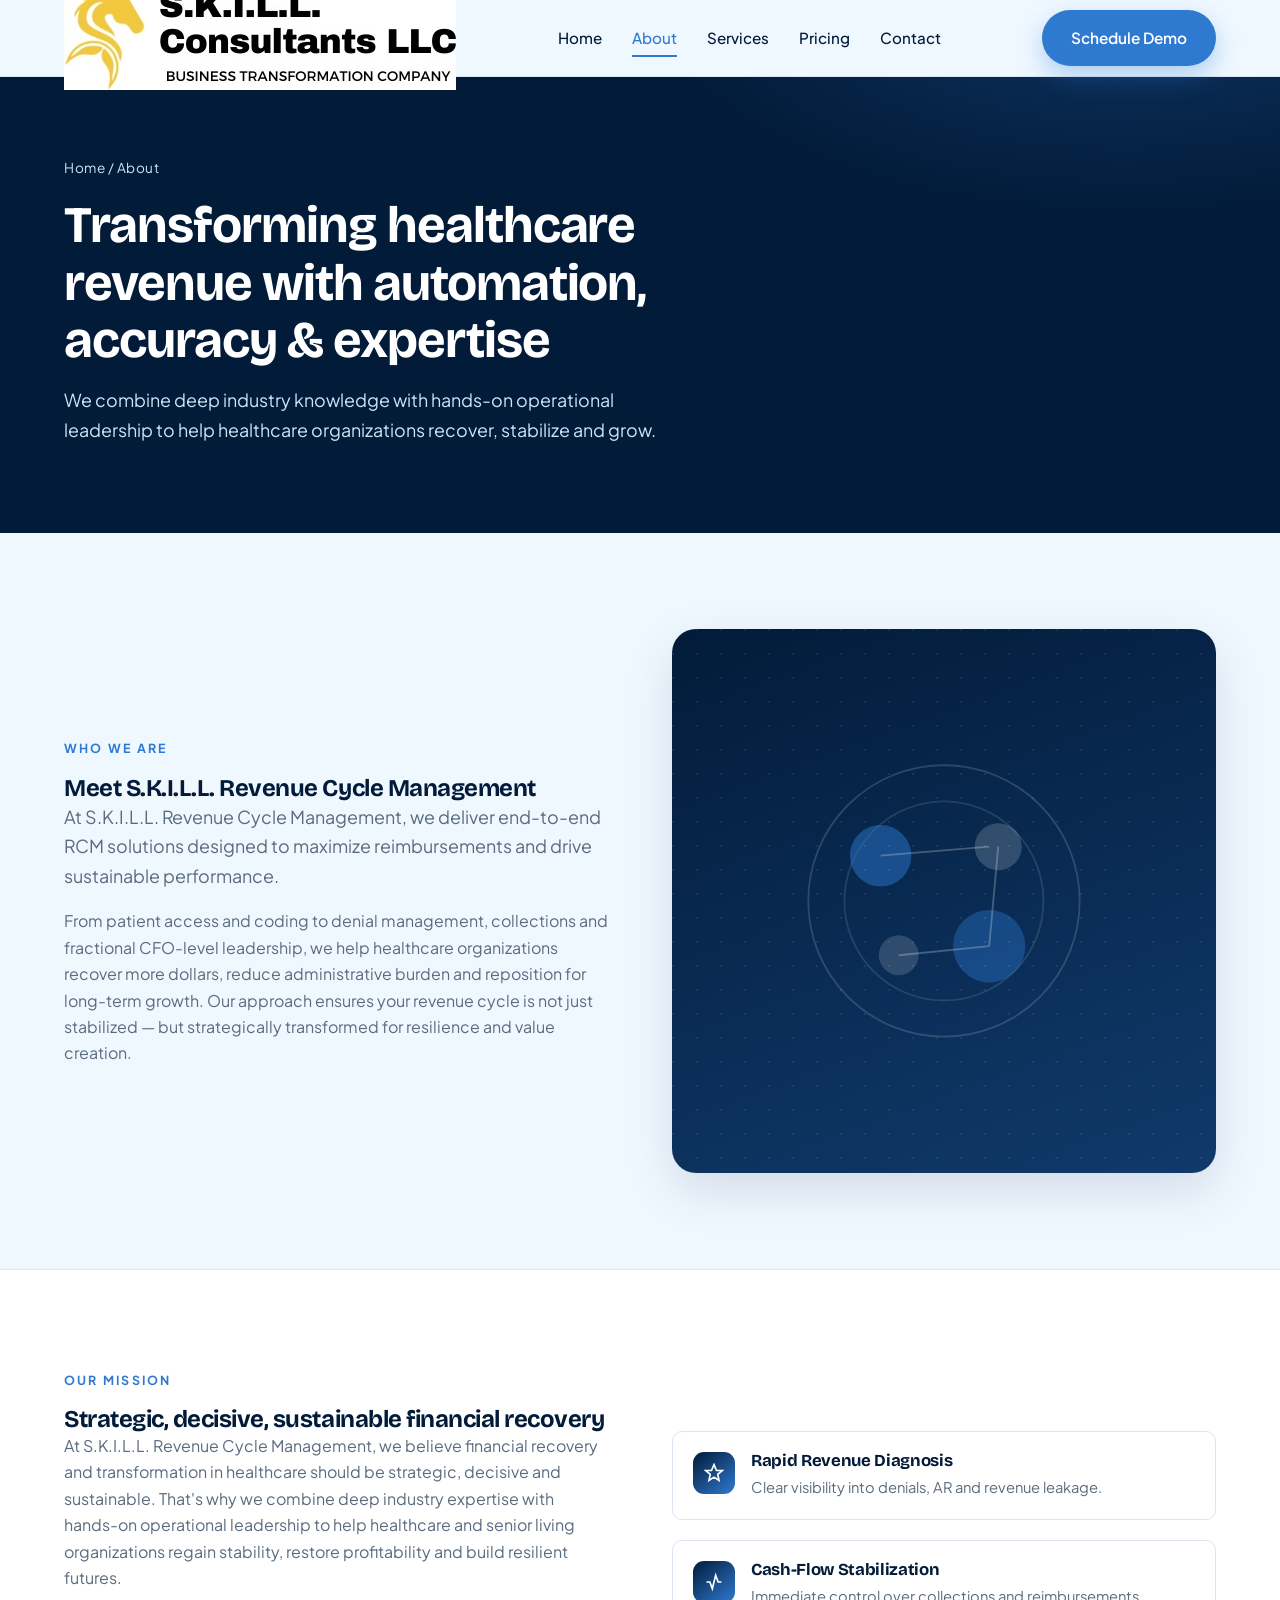
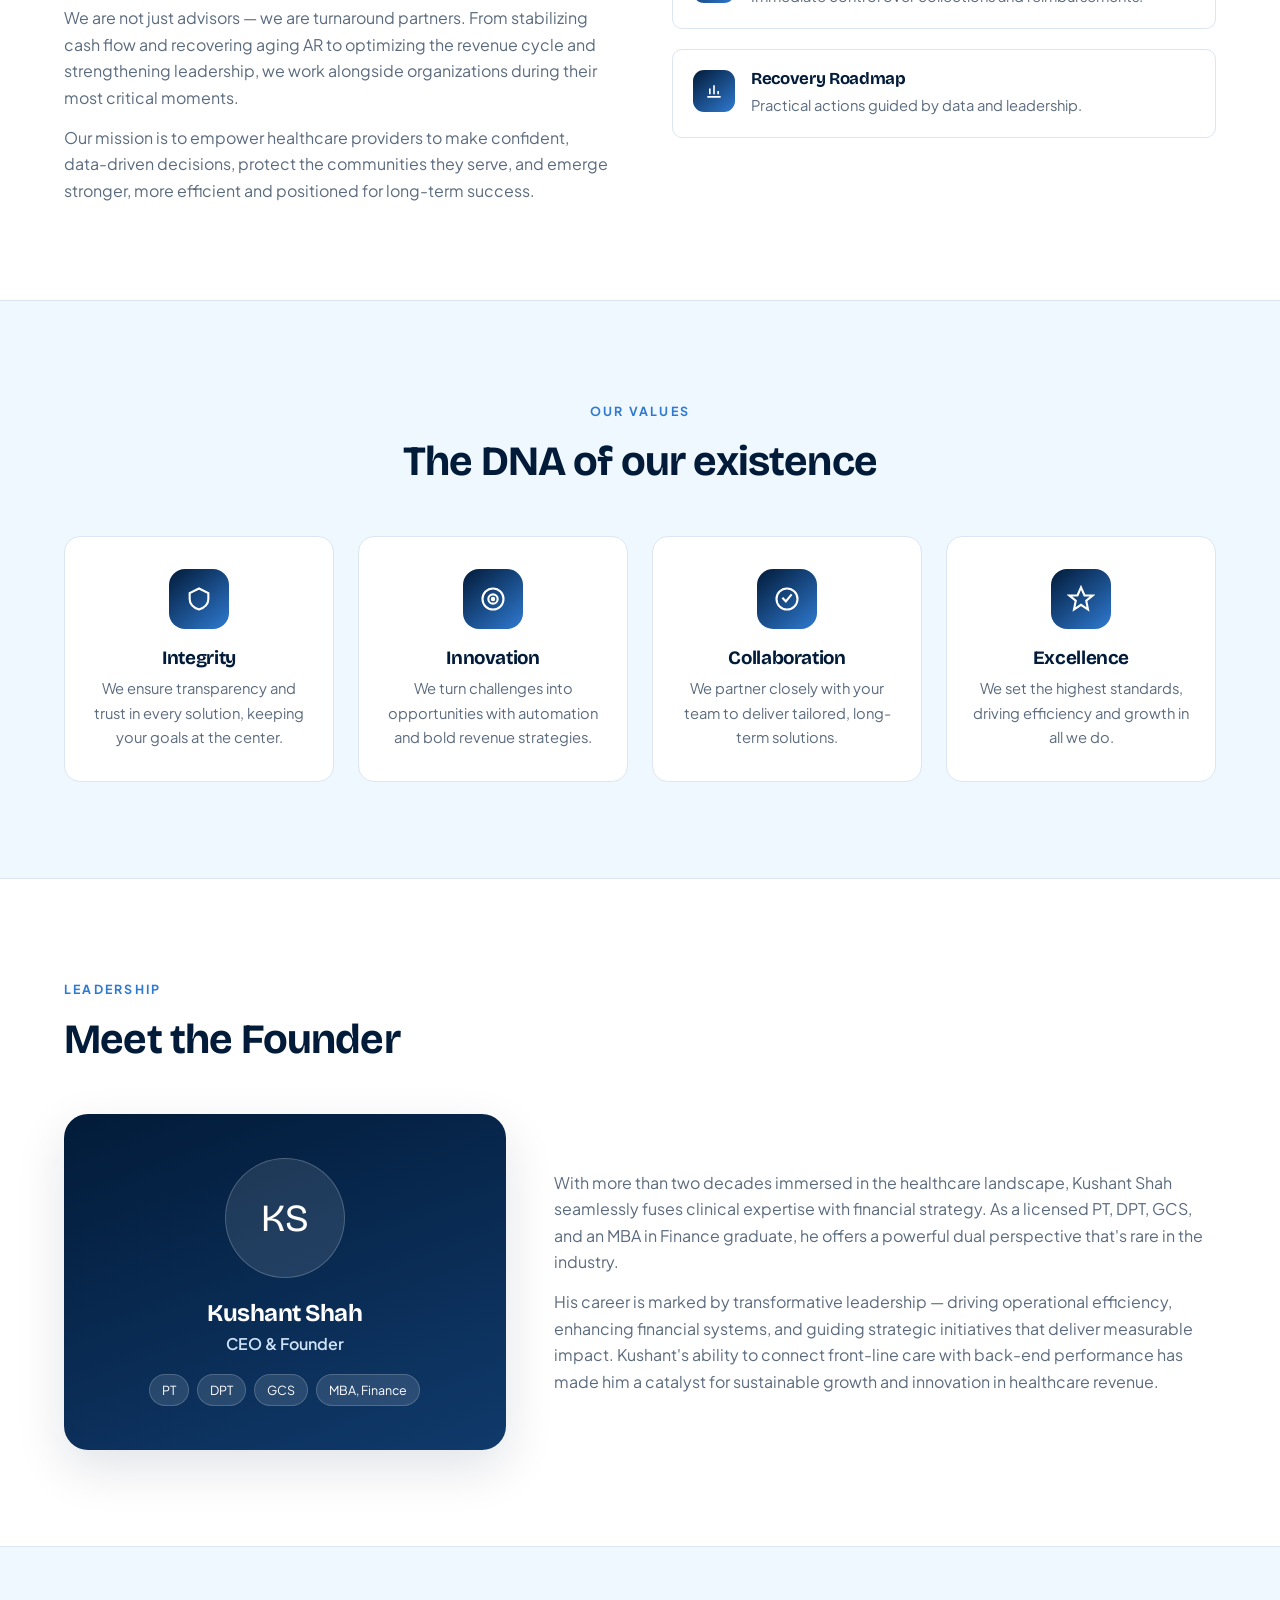
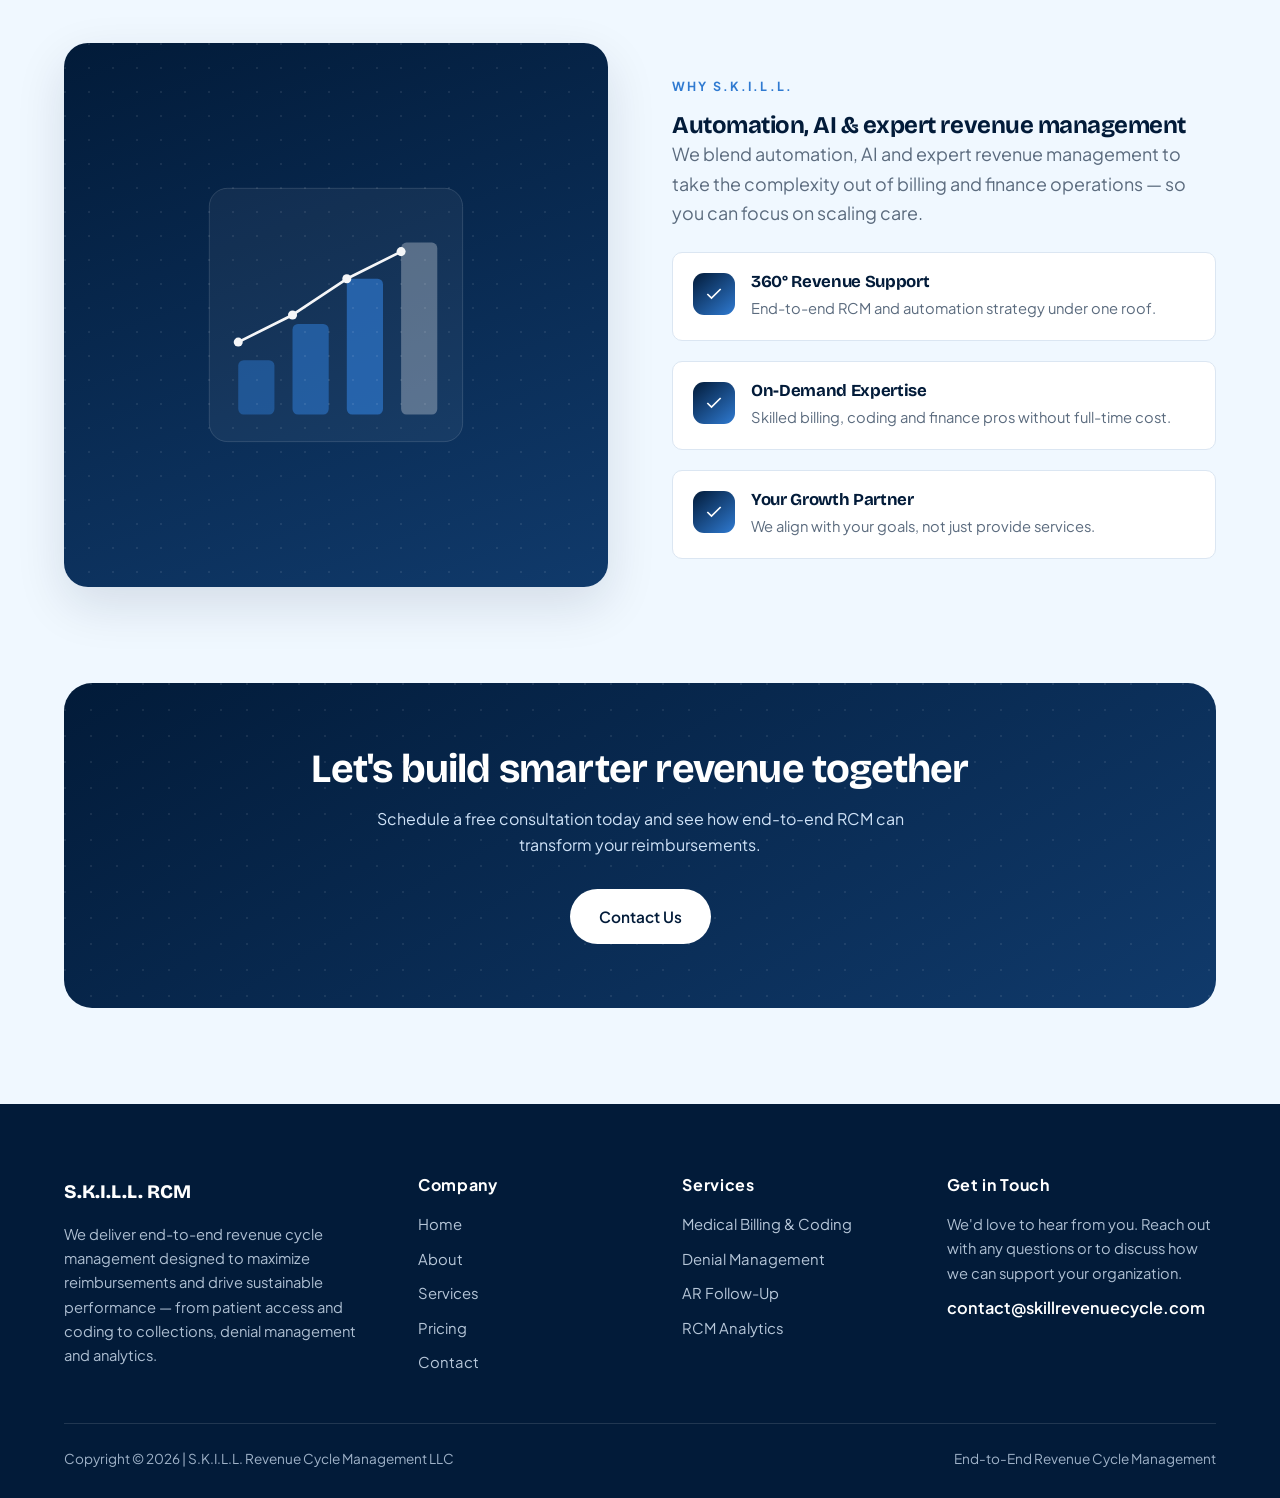
==== about.html @ 5e4fbc8c "Update about.html" ====
<!DOCTYPE html>
<html lang="en">
<head>
<meta charset="UTF-8">
<meta name="viewport" content="width=device-width, initial-scale=1.0">
<title>About | S.K.I.L.L. Revenue Cycle Management</title>
<meta name="description" content="Transforming healthcare revenue with automation, accuracy and expertise. Meet S.K.I.L.L. Revenue Cycle Management — your turnaround partner for sustainable financial performance.">
<link rel="preconnect" href="https://fonts.googleapis.com">
<link rel="preconnect" href="https://fonts.gstatic.com" crossorigin>
<link href="https://fonts.googleapis.com/css2?family=Bricolage+Grotesque:opsz,wght@12..96,400..800&family=Plus+Jakarta+Sans:wght@400;500;600;700&display=swap" rel="stylesheet">
<link rel="stylesheet" href="styles.css">
</head>
<body>

  <header class="site-header">
  <div class="wrap nav">
   <a href="index.html" class="brand">
  <img src="logo.jpg" class="brand-logo">
</a>
    <nav class="nav-links" id="navLinks">
      <a href="index.html">Home</a>
      <a href="about.html" class="active">About</a>
      <a href="services.html">Services</a>
      <a href="pricing.html">Pricing</a>
      <a href="contact.html">Contact</a>
    </nav>
    <div class="nav-cta">
      <a href="contact.html" class="btn btn-primary">Schedule Demo</a>
      <button class="menu-toggle" id="menuToggle" aria-label="Menu"><span></span><span></span><span></span></button>
    </div>
  </div>
</header>

<!-- PAGE HERO -->
<section class="page-hero">
  <div class="wrap">
    <div class="crumb"><a href="index.html">Home</a> / About</div>
    <h1>Transforming healthcare revenue with automation, accuracy &amp; expertise</h1>
    <p>We combine deep industry knowledge with hands-on operational leadership to help healthcare organizations recover, stabilize and grow.</p>
  </div>
</section>

<!-- MEET -->
<section class="section">
  <div class="wrap split">
    <div class="reveal">
      <span class="eyebrow">Who We Are</span>
      <h2>Meet S.K.I.L.L. Revenue Cycle Management</h2>
      <p class="lead" style="margin-bottom:18px;">At S.K.I.L.L. Revenue Cycle Management, we deliver end-to-end RCM solutions designed to maximize reimbursements and drive sustainable performance.</p>
      <p style="color:var(--muted);">From patient access and coding to denial management, collections and fractional CFO-level leadership, we help healthcare organizations recover more dollars, reduce administrative burden and reposition for long-term growth. Our approach ensures your revenue cycle is not just stabilized — but strategically transformed for resilience and value creation.</p>
    </div>
    <div class="media-card reveal">
      <svg class="ill" viewBox="0 0 400 400" fill="none" xmlns="http://www.w3.org/2000/svg" aria-hidden="true">
        <circle cx="200" cy="200" r="150" stroke="rgba(255,255,255,.16)" stroke-width="2"/>
        <circle cx="200" cy="200" r="110" stroke="rgba(255,255,255,.12)" stroke-width="2"/>
        <circle cx="130" cy="150" r="34" fill="rgba(47,122,209,.5)"/>
        <circle cx="260" cy="140" r="26" fill="rgba(255,255,255,.18)"/>
        <circle cx="250" cy="250" r="40" fill="rgba(47,122,209,.4)"/>
        <circle cx="150" cy="260" r="22" fill="rgba(255,255,255,.16)"/>
        <path d="M130 150l120-10M250 250l-100 10M260 140l-10 110" stroke="rgba(255,255,255,.25)" stroke-width="2"/>
      </svg>
    </div>
  </div>
</section>

<!-- MISSION -->
<section class="section" style="background:#fff;border-block:1px solid var(--line);">
  <div class="wrap split">
    <div class="reveal">
      <span class="eyebrow">Our Mission</span>
      <h2>Strategic, decisive, sustainable financial recovery</h2>
      <p style="color:var(--muted);margin-bottom:14px;">At S.K.I.L.L. Revenue Cycle Management, we believe financial recovery and transformation in healthcare should be strategic, decisive and sustainable. That's why we combine deep industry expertise with hands-on operational leadership to help healthcare and senior living organizations regain stability, restore profitability and build resilient futures.</p>
      <p style="color:var(--muted);margin-bottom:14px;">We are not just advisors — we are turnaround partners. From stabilizing cash flow and recovering aging AR to optimizing the revenue cycle and strengthening leadership, we work alongside organizations during their most critical moments.</p>
      <p style="color:var(--muted);">Our mission is to empower healthcare providers to make confident, data-driven decisions, protect the communities they serve, and emerge stronger, more efficient and positioned for long-term success.</p>
    </div>
    <div class="reveal">
      <div class="feature-list" style="margin-top:0;">
        <div class="feature"><div class="fi"><svg viewBox="0 0 24 24" fill="none" stroke="currentColor" stroke-width="2"><path d="M12 2l3 7h7l-5.5 4.5L18 21l-6-4-6 4 1.5-7.5L2 9h7z"/></svg></div><div><h4>Rapid Revenue Diagnosis</h4><p>Clear visibility into denials, AR and revenue leakage.</p></div></div>
        <div class="feature"><div class="fi"><svg viewBox="0 0 24 24" fill="none" stroke="currentColor" stroke-width="2"><path d="M3 12h4l3 8 4-16 3 8h4"/></svg></div><div><h4>Cash-Flow Stabilization</h4><p>Immediate control over collections and reimbursements.</p></div></div>
        <div class="feature"><div class="fi"><svg viewBox="0 0 24 24" fill="none" stroke="currentColor" stroke-width="2"><path d="M4 19h16M7 16V9m5 7V5m5 11v-4"/></svg></div><div><h4>Recovery Roadmap</h4><p>Practical actions guided by data and leadership.</p></div></div>
      </div>
    </div>
  </div>
</section>

<!-- VALUES -->
<section class="section">
  <div class="wrap">
    <div class="sec-head center reveal">
      <span class="eyebrow">Our Values</span>
      <h2>The DNA of our existence</h2>
    </div>
    <div class="values">
      <div class="value reveal">
        <div class="vi"><svg viewBox="0 0 24 24" fill="none" stroke="currentColor" stroke-width="1.8"><path d="M12 3l8 4v5c0 5-3.5 7.5-8 9-4.5-1.5-8-4-8-9V7z"/></svg></div>
        <h3>Integrity</h3>
        <p>We ensure transparency and trust in every solution, keeping your goals at the center.</p>
      </div>
      <div class="value reveal">
        <div class="vi"><svg viewBox="0 0 24 24" fill="none" stroke="currentColor" stroke-width="1.8"><circle cx="12" cy="12" r="9"/><circle cx="12" cy="12" r="4"/><circle cx="12" cy="12" r="1"/></svg></div>
        <h3>Innovation</h3>
        <p>We turn challenges into opportunities with automation and bold revenue strategies.</p>
      </div>
      <div class="value reveal">
        <div class="vi"><svg viewBox="0 0 24 24" fill="none" stroke="currentColor" stroke-width="1.8"><path d="M8 11l3 3 5-6M3 12a9 9 0 1018 0 9 9 0 00-18 0z"/></svg></div>
        <h3>Collaboration</h3>
        <p>We partner closely with your team to deliver tailored, long-term solutions.</p>
      </div>
      <div class="value reveal">
        <div class="vi"><svg viewBox="0 0 24 24" fill="none" stroke="currentColor" stroke-width="1.8"><path d="M12 2l3 7h7l-5.5 4.5L18 21l-6-4-6 4 1.5-7.5L2 9h7z"/></svg></div>
        <h3>Excellence</h3>
        <p>We set the highest standards, driving efficiency and growth in all we do.</p>
      </div>
    </div>
  </div>
</section>

<!-- FOUNDER -->
<section class="section" style="background:#fff;border-block:1px solid var(--line);">
  <div class="wrap">
    <div class="sec-head reveal">
      <span class="eyebrow">Leadership</span>
      <h2>Meet the Founder</h2>
    </div>
    <div class="founder">
      <div class="founder-card reveal">
        <div class="avatar">KS</div>
        <h3>Kushant Shah</h3>
        <div class="role">CEO &amp; Founder</div>
        <div class="creds"><span>PT</span><span>DPT</span><span>GCS</span><span>MBA, Finance</span></div>
      </div>
      <div class="reveal">
        <p style="color:var(--muted);margin-bottom:14px;">With more than two decades immersed in the healthcare landscape, Kushant Shah seamlessly fuses clinical expertise with financial strategy. As a licensed PT, DPT, GCS, and an MBA in Finance graduate, he offers a powerful dual perspective that's rare in the industry.</p>
        <p style="color:var(--muted);">His career is marked by transformative leadership — driving operational efficiency, enhancing financial systems, and guiding strategic initiatives that deliver measurable impact. Kushant's ability to connect front-line care with back-end performance has made him a catalyst for sustainable growth and innovation in healthcare revenue.</p>
      </div>
    </div>
  </div>
</section>

<!-- WHY -->
<section class="section">
  <div class="wrap split">
    <div class="media-card reveal">
      <svg class="ill" viewBox="0 0 400 400" fill="none" xmlns="http://www.w3.org/2000/svg" aria-hidden="true">
        <rect x="60" y="60" width="280" height="280" rx="20" fill="rgba(255,255,255,.05)" stroke="rgba(255,255,255,.16)"/>
        <rect x="92" y="250" width="40" height="60" rx="6" fill="rgba(47,122,209,.5)"/>
        <rect x="152" y="210" width="40" height="100" rx="6" fill="rgba(47,122,209,.6)"/>
        <rect x="212" y="160" width="40" height="150" rx="6" fill="rgba(47,122,209,.7)"/>
        <rect x="272" y="120" width="40" height="190" rx="6" fill="rgba(255,255,255,.3)"/>
        <path d="M92 230l60-30 60-40 60-30" stroke="#fff" stroke-width="3" fill="none" stroke-linecap="round" stroke-linejoin="round"/>
        <circle cx="92" cy="230" r="5" fill="#fff"/><circle cx="152" cy="200" r="5" fill="#fff"/><circle cx="212" cy="160" r="5" fill="#fff"/><circle cx="272" cy="130" r="5" fill="#fff"/>
      </svg>
    </div>
    <div class="reveal">
      <span class="eyebrow">Why S.K.I.L.L.</span>
      <h2>Automation, AI &amp; expert revenue management</h2>
      <p class="lead" style="margin-bottom:24px;">We blend automation, AI and expert revenue management to take the complexity out of billing and finance operations — so you can focus on scaling care.</p>
      <div class="feature-list" style="margin-top:0;">
        <div class="feature"><div class="fi"><svg viewBox="0 0 24 24" fill="none" stroke="currentColor" stroke-width="2"><path d="M20 6L9 17l-5-5"/></svg></div><div><h4>360° Revenue Support</h4><p>End-to-end RCM and automation strategy under one roof.</p></div></div>
        <div class="feature"><div class="fi"><svg viewBox="0 0 24 24" fill="none" stroke="currentColor" stroke-width="2"><path d="M20 6L9 17l-5-5"/></svg></div><div><h4>On-Demand Expertise</h4><p>Skilled billing, coding and finance pros without full-time cost.</p></div></div>
        <div class="feature"><div class="fi"><svg viewBox="0 0 24 24" fill="none" stroke="currentColor" stroke-width="2"><path d="M20 6L9 17l-5-5"/></svg></div><div><h4>Your Growth Partner</h4><p>We align with your goals, not just provide services.</p></div></div>
      </div>
    </div>
  </div>
</section>

<!-- CTA -->
<section class="section" style="padding-top:0;">
  <div class="wrap">
    <div class="cta-band reveal">
      <h2>Let's build smarter revenue together</h2>
      <p>Schedule a free consultation today and see how end-to-end RCM can transform your reimbursements.</p>
      <a href="contact.html" class="btn btn-light">Contact Us</a>
    </div>
  </div>
</section>

<footer class="site-footer">
  <div class="wrap">
    <div class="footer-grid">
      <div>
        <div class="f-brand">S.K.I.L.L. RCM</div>
        <p>We deliver end-to-end revenue cycle management designed to maximize reimbursements and drive sustainable performance — from patient access and coding to collections, denial management and analytics.</p>
      </div>
      <div>
        <h4>Company</h4>
        <div class="f-links">
          <a href="index.html">Home</a>
          <a href="about.html">About</a>
          <a href="services.html">Services</a>
          <a href="pricing.html">Pricing</a>
          <a href="contact.html">Contact</a>
        </div>
      </div>
      <div>
        <h4>Services</h4>
        <div class="f-links">
          <a href="services.html">Medical Billing &amp; Coding</a>
          <a href="services.html">Denial Management</a>
          <a href="services.html">AR Follow-Up</a>
          <a href="services.html">RCM Analytics</a>
        </div>
      </div>
      <div>
        <h4>Get in Touch</h4>
        <p style="margin-bottom:10px;">We'd love to hear from you. Reach out with any questions or to discuss how we can support your organization.</p>
        <a class="f-mail" href="mailto:contact@skillrevenuecycle.com">contact@skillrevenuecycle.com</a>
      </div>
    </div>
    <div class="footer-bottom">
      <span>Copyright © <span data-year>2025</span> | S.K.I.L.L. Revenue Cycle Management LLC</span>
      <span>End-to-End Revenue Cycle Management</span>
    </div>
  </div>
</footer>

<script src="script.js"></script>
</body>
</html>
---- styles.css ----
/* ============================================================
   S.K.I.L.L. Revenue Cycle Management — Shared Stylesheet
   Palette: #021B39 (navy) / #F0F8FF (alice blue)
============================================================ */

:root {
  --navy: #021B39;
  --navy-2: #0a2c54;
  --navy-3: #103a6b;
  --alice: #F0F8FF;
  --accent: #2f7ad1;
  --accent-soft: #cfe2f7;
  --ink: #0c1c30;
  --muted: #5b6b7e;
  --line: #dbe6f2;
  --white: #ffffff;
  --radius: 16px;
  --radius-sm: 10px;
  --shadow-sm: 0 4px 18px rgba(2, 27, 57, .06);
  --shadow: 0 18px 50px rgba(2, 27, 57, .12);
  --shadow-lg: 0 30px 80px rgba(2, 27, 57, .18);
  --maxw: 1200px;
  --font-display: "Bricolage Grotesque", Georgia, serif;
  --font-body: "Plus Jakarta Sans", -apple-system, system-ui, sans-serif;
}

* { margin: 0; padding: 0; box-sizing: border-box; }

html { scroll-behavior: smooth; }

body {
  font-family: var(--font-body);
  color: var(--ink);
  background: var(--alice);
  line-height: 1.65;
  -webkit-font-smoothing: antialiased;
  overflow-x: hidden;
}

h1, h2, h3, h4, h5 {
  font-family: var(--font-display);
  line-height: 1.12;
  color: var(--navy);
  font-weight: 700;
  letter-spacing: -.02em;
}

a { color: inherit; text-decoration: none; }
img { max-width: 100%; display: block; }
ul { list-style: none; }

.wrap { width: 100%; max-width: var(--maxw); margin: 0 auto; padding: 0 24px; }

.eyebrow {
  display: inline-block;
  font-size: .78rem;
  font-weight: 700;
  letter-spacing: .18em;
  text-transform: uppercase;
  color: var(--accent);
  margin-bottom: 16px;
}
.eyebrow.light { color: var(--accent-soft); }

.section { padding: 96px 0; }
.section.tight { padding: 64px 0; }

.lead { font-size: 1.12rem; color: var(--muted); max-width: 620px; }
.center { text-align: center; }
.center .lead { margin-left: auto; margin-right: auto; }

/* ---------- Buttons ---------- */
.btn {
  display: inline-flex;
  align-items: center;
  gap: 9px;
  font-family: var(--font-body);
  font-weight: 600;
  font-size: .96rem;
  padding: 14px 28px;
  border-radius: 999px;
  border: 1.5px solid transparent;
  cursor: pointer;
  transition: transform .25s ease, box-shadow .25s ease, background .25s ease, color .25s ease;
}
.btn-primary { background: var(--accent); color: #fff; box-shadow: 0 10px 26px rgba(47,122,209,.35); }
.btn-primary:hover { transform: translateY(-2px); box-shadow: 0 16px 34px rgba(47,122,209,.45); }
.btn-light { background: #fff; color: var(--navy); }
.btn-light:hover { transform: translateY(-2px); box-shadow: var(--shadow); }
.btn-ghost { background: transparent; color: var(--navy); border-color: var(--line); }
.btn-ghost:hover { border-color: var(--accent); color: var(--accent); }
.btn-outline-light { background: transparent; color: #fff; border-color: rgba(255,255,255,.4); }
.btn-outline-light:hover { background: #fff; color: var(--navy); }

/* ---------- Header / Nav ---------- */
.site-header {
  position: sticky; top: 0; z-index: 100;
  background: rgba(240,248,255,.85);
  backdrop-filter: saturate(160%) blur(14px);
  border-bottom: 1px solid var(--line);
}
.nav {
  display: flex; align-items: center; justify-content: space-between;
  height: 76px;
}
.brand {
  font-family: var(--font-display);
  font-weight: 800;
  font-size: 1.18rem;
  color: var(--navy);
  letter-spacing: -.01em;
  display: flex; align-items: center; gap: 10px;
}
.brand .mark {
  width: 34px; height: 34px; border-radius: 9px;
  background: linear-gradient(140deg, var(--navy), var(--accent));
  display: grid; place-items: center;
  color: #fff; font-size: .82rem; font-weight: 800;
  letter-spacing: 0;
}
.brand small { display: block; font-family: var(--font-body); font-weight: 600; font-size: .62rem; letter-spacing: .14em; color: var(--muted); text-transform: uppercase; }
.brand .stack { line-height: 1.05; }

.nav-links { display: flex; align-items: center; gap: 30px; }
.nav-links a {
  font-size: .95rem; font-weight: 500; color: var(--navy);
  position: relative; padding: 6px 0; transition: color .2s;
}
.nav-links a::after {
  content: ""; position: absolute; left: 0; bottom: 0;
  width: 0; height: 2px; background: var(--accent); transition: width .25s ease;
}
.nav-links a:hover, .nav-links a.active { color: var(--accent); }
.nav-links a:hover::after, .nav-links a.active::after { width: 100%; }

.nav-cta { display: flex; align-items: center; gap: 14px; }
.menu-toggle {
  display: none; background: none; border: none; cursor: pointer;
  width: 44px; height: 44px; flex-direction: column; gap: 5px;
  align-items: center; justify-content: center;
}
.menu-toggle span { width: 24px; height: 2px; background: var(--navy); border-radius: 2px; transition: .3s; }
.menu-toggle.open span:nth-child(1) { transform: translateY(7px) rotate(45deg); }
.menu-toggle.open span:nth-child(2) { opacity: 0; }
.menu-toggle.open span:nth-child(3) { transform: translateY(-7px) rotate(-45deg); }

/* ---------- Hero ---------- */
.hero {
  position: relative;
  background:
    radial-gradient(1100px 520px at 85% -10%, rgba(47,122,209,.18), transparent 60%),
    radial-gradient(900px 500px at -5% 110%, rgba(16,58,107,.12), transparent 55%),
    var(--alice);
  padding: 88px 0 96px;
  overflow: hidden;
}
.hero-grid {
  display: grid; grid-template-columns: 1.05fr .95fr; gap: 56px; align-items: center;
}
.hero h1 { font-size: clamp(2.3rem, 4.6vw, 3.5rem); margin: 12px 0 20px; }
.hero p { font-size: 1.14rem; color: var(--muted); max-width: 540px; margin-bottom: 32px; }
.hero-actions { display: flex; gap: 14px; flex-wrap: wrap; }
.hero-visual {
  position: relative; border-radius: 24px; overflow: hidden;
  background: linear-gradient(160deg, var(--navy), var(--navy-3));
  box-shadow: var(--shadow-lg);
  aspect-ratio: 1.12 / 1; padding: 34px;
  display: flex; flex-direction: column; justify-content: space-between;
}
.hero-visual::before {
  content: ""; position: absolute; inset: 0;
  background-image: radial-gradient(circle at 1px 1px, rgba(255,255,255,.10) 1px, transparent 0);
  background-size: 22px 22px; opacity: .5;
}
.hv-top { position: relative; display: flex; justify-content: space-between; align-items: flex-start; }
.hv-pill { background: rgba(255,255,255,.12); color: #fff; padding: 8px 14px; border-radius: 999px; font-size: .8rem; font-weight: 600; border: 1px solid rgba(255,255,255,.18); }
.hv-stats { position: relative; display: grid; grid-template-columns: 1fr 1fr; gap: 16px; }
.hv-stat { background: rgba(255,255,255,.07); border: 1px solid rgba(255,255,255,.12); border-radius: 14px; padding: 18px; }
.hv-stat b { display: block; font-family: var(--font-display); font-size: 1.8rem; color: #fff; }
.hv-stat span { color: var(--accent-soft); font-size: .82rem; }

/* ---------- Section heading ---------- */
.sec-head { max-width: 680px; margin-bottom: 52px; }
.sec-head.center { margin-left: auto; margin-right: auto; }
.sec-head h2 { font-size: clamp(1.9rem, 3.4vw, 2.6rem); margin-bottom: 16px; }

/* ---------- Service cards ---------- */
.cards { display: grid; grid-template-columns: repeat(3, 1fr); gap: 24px; }
.cards.two { grid-template-columns: repeat(2, 1fr); }
.card {
  background: #fff; border: 1px solid var(--line); border-radius: var(--radius);
  padding: 32px; transition: transform .3s ease, box-shadow .3s ease, border-color .3s;
  position: relative; overflow: hidden;
}
.card:hover { transform: translateY(-6px); box-shadow: var(--shadow); border-color: var(--accent-soft); }
.card .ico {
  width: 54px; height: 54px; border-radius: 14px; margin-bottom: 20px;
  background: var(--alice); border: 1px solid var(--line);
  display: grid; place-items: center; color: var(--accent);
}
.card .ico svg { width: 26px; height: 26px; }
.card h3 { font-size: 1.22rem; margin-bottom: 10px; }
.card p { color: var(--muted); font-size: .96rem; }

/* ---------- Feature / why list ---------- */
.split { display: grid; grid-template-columns: 1fr 1fr; gap: 64px; align-items: center; }
.feature-list { display: grid; gap: 20px; margin-top: 28px; }
.feature {
  display: flex; gap: 16px; padding: 20px; background: #fff;
  border: 1px solid var(--line); border-radius: var(--radius-sm);
  transition: box-shadow .25s, transform .25s;
}
.feature:hover { box-shadow: var(--shadow-sm); transform: translateX(4px); }
.feature .fi {
  flex: none; width: 42px; height: 42px; border-radius: 11px;
  background: linear-gradient(140deg, var(--navy), var(--accent));
  display: grid; place-items: center; color: #fff;
}
.feature .fi svg { width: 20px; height: 20px; }
.feature h4 { font-size: 1.05rem; margin-bottom: 4px; }
.feature p { color: var(--muted); font-size: .92rem; }

.media-card {
  border-radius: 24px; overflow: hidden; background: linear-gradient(160deg, var(--navy), var(--navy-3));
  box-shadow: var(--shadow); aspect-ratio: 1 / 1; position: relative;
  display: grid; place-items: center; padding: 40px;
}
.media-card::after {
  content: ""; position: absolute; inset: 0;
  background-image: radial-gradient(circle at 1px 1px, rgba(255,255,255,.08) 1px, transparent 0);
  background-size: 24px 24px;
}
.media-card .ill { position: relative; width: 78%; opacity: .96; }

/* ---------- Stats band ---------- */
.stats-band { background: var(--navy); color: #fff; }
.stats-band .stats { display: grid; grid-template-columns: repeat(4, 1fr); gap: 24px; text-align: center; }
.stat b { font-family: var(--font-display); font-size: clamp(2rem, 4vw, 3rem); display: block; color: #fff; }
.stat span { color: var(--accent-soft); font-size: .95rem; }

/* ---------- Steps ---------- */
.steps { display: grid; grid-template-columns: repeat(3, 1fr); gap: 24px; counter-reset: step; }
.step { background: #fff; border: 1px solid var(--line); border-radius: var(--radius); padding: 34px 30px; position: relative; }
.step::before {
  counter-increment: step; content: "0" counter(step);
  font-family: var(--font-display); font-size: 2.4rem; font-weight: 800;
  color: var(--accent-soft); display: block; margin-bottom: 12px;
}
.step h3 { font-size: 1.2rem; margin-bottom: 8px; }
.step p { color: var(--muted); font-size: .95rem; }

/* ---------- Specialties chips ---------- */
.chips { display: grid; grid-template-columns: repeat(4, 1fr); gap: 16px; }
.chip {
  background: #fff; border: 1px solid var(--line); border-radius: var(--radius-sm);
  padding: 22px; display: flex; align-items: center; gap: 14px; font-weight: 600;
  transition: border-color .25s, box-shadow .25s, transform .25s;
}
.chip:hover { border-color: var(--accent); box-shadow: var(--shadow-sm); transform: translateY(-3px); }
.chip .ci { flex: none; width: 40px; height: 40px; border-radius: 10px; background: var(--alice); border: 1px solid var(--line); display: grid; place-items: center; color: var(--accent); }
.chip .ci svg { width: 20px; height: 20px; }

/* ---------- Testimonials ---------- */
.quotes { display: grid; grid-template-columns: repeat(3, 1fr); gap: 24px; }
.quote { background: #fff; border: 1px solid var(--line); border-radius: var(--radius); padding: 32px; position: relative; }
.quote .qm { font-family: var(--font-display); font-size: 3rem; line-height: .6; color: var(--accent-soft); }
.quote p { color: var(--ink); margin: 12px 0 22px; font-size: .98rem; }
.quote .who { font-weight: 700; color: var(--navy); }
.quote .who span { display: block; font-weight: 500; color: var(--muted); font-size: .88rem; }

/* ---------- Values ---------- */
.values { display: grid; grid-template-columns: repeat(4, 1fr); gap: 24px; }
.value { text-align: center; padding: 32px 24px; background: #fff; border: 1px solid var(--line); border-radius: var(--radius); transition: transform .3s, box-shadow .3s; }
.value:hover { transform: translateY(-6px); box-shadow: var(--shadow); }
.value .vi { width: 60px; height: 60px; margin: 0 auto 18px; border-radius: 16px; background: linear-gradient(140deg, var(--navy), var(--accent)); display: grid; place-items: center; color: #fff; }
.value .vi svg { width: 28px; height: 28px; }
.value h3 { font-size: 1.18rem; margin-bottom: 8px; }
.value p { color: var(--muted); font-size: .92rem; }

/* ---------- Founder ---------- */
.founder { display: grid; grid-template-columns: .8fr 1.2fr; gap: 48px; align-items: center; }
.founder-card { background: linear-gradient(160deg, var(--navy), var(--navy-3)); border-radius: 24px; padding: 44px; color: #fff; box-shadow: var(--shadow); text-align: center; }
.founder-card .avatar { width: 120px; height: 120px; border-radius: 50%; margin: 0 auto 22px; background: rgba(255,255,255,.1); border: 1px solid rgba(255,255,255,.2); display: grid; place-items: center; font-family: var(--font-display); font-size: 2.4rem; color: #fff; }
.founder-card h3 { color: #fff; font-size: 1.5rem; }
.founder-card .role { color: var(--accent-soft); font-weight: 600; margin-top: 4px; }
.founder-card .creds { margin-top: 16px; display: flex; gap: 8px; justify-content: center; flex-wrap: wrap; }
.founder-card .creds span { background: rgba(255,255,255,.12); border: 1px solid rgba(255,255,255,.18); padding: 5px 12px; border-radius: 999px; font-size: .78rem; }

/* ---------- Pricing / FAQ ---------- */
.faq { display: grid; gap: 16px; max-width: 820px; margin: 0 auto; }
.faq-item { background: #fff; border: 1px solid var(--line); border-radius: var(--radius-sm); overflow: hidden; }
.faq-q { width: 100%; text-align: left; background: none; border: none; cursor: pointer; padding: 22px 26px; font-family: var(--font-display); font-weight: 700; font-size: 1.05rem; color: var(--navy); display: flex; justify-content: space-between; align-items: center; gap: 16px; }
.faq-q .pm { flex: none; width: 26px; height: 26px; border-radius: 50%; background: var(--alice); border: 1px solid var(--line); display: grid; place-items: center; transition: transform .3s; color: var(--accent); font-size: 1.1rem; }
.faq-item.open .faq-q .pm { transform: rotate(45deg); }
.faq-a { max-height: 0; overflow: hidden; transition: max-height .35s ease; }
.faq-a p { padding: 0 26px 22px; color: var(--muted); }

.price-cols { display: grid; grid-template-columns: repeat(3, 1fr); gap: 24px; align-items: stretch; }
.price { background: #fff; border: 1px solid var(--line); border-radius: var(--radius); padding: 36px 30px; display: flex; flex-direction: column; }
.price.featured { background: linear-gradient(165deg, var(--navy), var(--navy-3)); color: #fff; border-color: transparent; box-shadow: var(--shadow-lg); transform: scale(1.02); }
.price.featured h3, .price.featured .amt { color: #fff; }
.price .tag { font-weight: 700; letter-spacing: .12em; text-transform: uppercase; font-size: .74rem; color: var(--accent); }
.price.featured .tag { color: var(--accent-soft); }
.price h3 { font-size: 1.4rem; margin: 10px 0 6px; }
.price .amt { font-family: var(--font-display); font-size: 1.5rem; margin-bottom: 18px; }
.price .amt small { font-size: .9rem; color: var(--muted); font-family: var(--font-body); font-weight: 500; }
.price.featured .amt small { color: var(--accent-soft); }
.price ul { display: grid; gap: 12px; margin: 0 0 26px; }
.price li { display: flex; gap: 10px; font-size: .95rem; color: var(--muted); }
.price.featured li { color: rgba(255,255,255,.86); }
.price li svg { flex: none; width: 18px; height: 18px; color: var(--accent); margin-top: 3px; }
.price.featured li svg { color: var(--accent-soft); }
.price .btn { margin-top: auto; justify-content: center; }

/* ---------- Forms ---------- */
.form-card { background: #fff; border: 1px solid var(--line); border-radius: var(--radius); padding: 40px; box-shadow: var(--shadow-sm); }
.field { margin-bottom: 18px; }
.field label { display: block; font-size: .88rem; font-weight: 600; color: var(--navy); margin-bottom: 7px; }
.field input, .field select, .field textarea {
  width: 100%; padding: 13px 16px; border: 1.5px solid var(--line); border-radius: 10px;
  font-family: var(--font-body); font-size: .96rem; color: var(--ink); background: var(--alice);
  transition: border-color .2s, box-shadow .2s;
}
.field input:focus, .field select:focus, .field textarea:focus {
  outline: none; border-color: var(--accent); box-shadow: 0 0 0 4px rgba(47,122,209,.12); background: #fff;
}
.field textarea { resize: vertical; min-height: 120px; }
.field-row { display: grid; grid-template-columns: 1fr 1fr; gap: 16px; }
.form-note { font-size: .85rem; color: var(--muted); margin-top: 8px; }

/* ---------- Contact info ---------- */
.contact-grid { display: grid; grid-template-columns: .9fr 1.1fr; gap: 48px; align-items: start; }
.contact-info { display: grid; gap: 22px; }
.ci-item { display: flex; gap: 16px; align-items: flex-start; }
.ci-item .b { flex: none; width: 48px; height: 48px; border-radius: 12px; background: linear-gradient(140deg, var(--navy), var(--accent)); display: grid; place-items: center; color: #fff; }
.ci-item .b svg { width: 22px; height: 22px; }
.ci-item h4 { font-size: 1.05rem; margin-bottom: 2px; }
.ci-item a, .ci-item p { color: var(--muted); font-size: .96rem; }
.ci-item a:hover { color: var(--accent); }

.socials { display: flex; gap: 12px; margin-top: 6px; }
.socials a { width: 42px; height: 42px; border-radius: 11px; background: #fff; border: 1px solid var(--line); display: grid; place-items: center; color: var(--navy); transition: .25s; }
.socials a:hover { background: var(--navy); color: #fff; transform: translateY(-3px); }
.socials a svg { width: 19px; height: 19px; }

/* ---------- CTA band ---------- */
.cta-band {
  background: linear-gradient(150deg, var(--navy), var(--navy-3));
  border-radius: 28px; padding: 64px; text-align: center; color: #fff;
  position: relative; overflow: hidden;
}
.cta-band::before { content: ""; position: absolute; inset: 0; background-image: radial-gradient(circle at 1px 1px, rgba(255,255,255,.08) 1px, transparent 0); background-size: 26px 26px; }
.cta-band h2 { color: #fff; font-size: clamp(1.8rem, 3.4vw, 2.5rem); margin-bottom: 14px; position: relative; }
.cta-band p { color: var(--accent-soft); max-width: 560px; margin: 0 auto 30px; position: relative; }
.cta-band .btn { position: relative; }

/* ---------- Page hero (interior) ---------- */
.page-hero { background: var(--navy); color: #fff; padding: 80px 0 88px; position: relative; overflow: hidden; }
.page-hero::before { content: ""; position: absolute; inset: 0; background:
  radial-gradient(800px 380px at 88% -20%, rgba(47,122,209,.28), transparent 60%); }
.page-hero h1 { color: #fff; font-size: clamp(2.2rem, 4.5vw, 3.2rem); position: relative; max-width: 760px; }
.page-hero p { color: var(--accent-soft); max-width: 600px; margin-top: 16px; font-size: 1.12rem; position: relative; }
.crumb { position: relative; font-size: .85rem; color: var(--accent-soft); margin-bottom: 18px; letter-spacing: .04em; }
.crumb a:hover { color: #fff; }

/* ---------- Footer ---------- */
.site-footer { background: var(--navy); color: #cdd9e6; padding: 72px 0 28px; }
.footer-grid { display: grid; grid-template-columns: 1.4fr 1fr 1fr 1.2fr; gap: 40px; }
.site-footer h4 { color: #fff; font-size: 1rem; margin-bottom: 18px; font-family: var(--font-body); letter-spacing: .04em; }
.site-footer p { font-size: .92rem; color: #aebfd2; }
.f-brand { font-family: var(--font-display); font-weight: 800; font-size: 1.2rem; color: #fff; margin-bottom: 14px; }
.f-links { display: grid; gap: 10px; }
.f-links a { font-size: .93rem; color: #b6c6d8; transition: color .2s, padding-left .2s; }
.f-links a:hover { color: #fff; padding-left: 4px; }
.f-mail { color: #fff; font-weight: 600; font-size: 1.02rem; }
.f-mail:hover { color: var(--accent-soft); }
.footer-bottom { border-top: 1px solid rgba(255,255,255,.12); margin-top: 48px; padding-top: 24px; display: flex; justify-content: space-between; flex-wrap: wrap; gap: 12px; font-size: .85rem; color: #9fb2c8; }

/* ---------- Reveal animation ---------- */
.reveal { opacity: 0; transform: translateY(24px); transition: opacity .7s ease, transform .7s ease; }
.reveal.in { opacity: 1; transform: none; }

/* ---------- Responsive ---------- */
@media (max-width: 1024px) {
  .cards, .quotes, .steps { grid-template-columns: repeat(2, 1fr); }
  .chips { grid-template-columns: repeat(2, 1fr); }
  .values { grid-template-columns: repeat(2, 1fr); }
  .price-cols { grid-template-columns: 1fr; max-width: 520px; margin: 0 auto; }
  .price.featured { transform: none; }
  .footer-grid { grid-template-columns: 1fr 1fr; }
}
@media (max-width: 860px) {
  .nav-links {
    position: fixed; top: 76px; left: 0; right: 0;
    background: var(--alice); flex-direction: column; align-items: flex-start;
    gap: 0; padding: 12px 24px 24px; border-bottom: 1px solid var(--line);
    transform: translateY(-130%); transition: transform .35s ease; box-shadow: var(--shadow);
  }
  .nav-links.open { transform: translateY(0); }
  .nav-links a { width: 100%; padding: 14px 0; border-bottom: 1px solid var(--line); }
  .menu-toggle { display: flex; }
  .nav-cta .btn { display: none; }
  .hero-grid, .split, .founder, .contact-grid { grid-template-columns: 1fr; gap: 40px; }
  .hero-visual { order: -1; aspect-ratio: 1.4 / 1; }
  .stats-band .stats { grid-template-columns: repeat(2, 1fr); gap: 36px 16px; }
  .section { padding: 72px 0; }
  .cta-band { padding: 48px 28px; }
}
@media (max-width: 560px) {
  .cards, .quotes, .steps, .chips, .values { grid-template-columns: 1fr; }
  .field-row { grid-template-columns: 1fr; }
  .footer-grid { grid-template-columns: 1fr; }
  .form-card { padding: 28px; }
  .hv-stats { grid-template-columns: 1fr; }
}
.logo-img{height:44px;width:auto;display:block}
@media(max-width:540px){.logo-img{height:38px}}
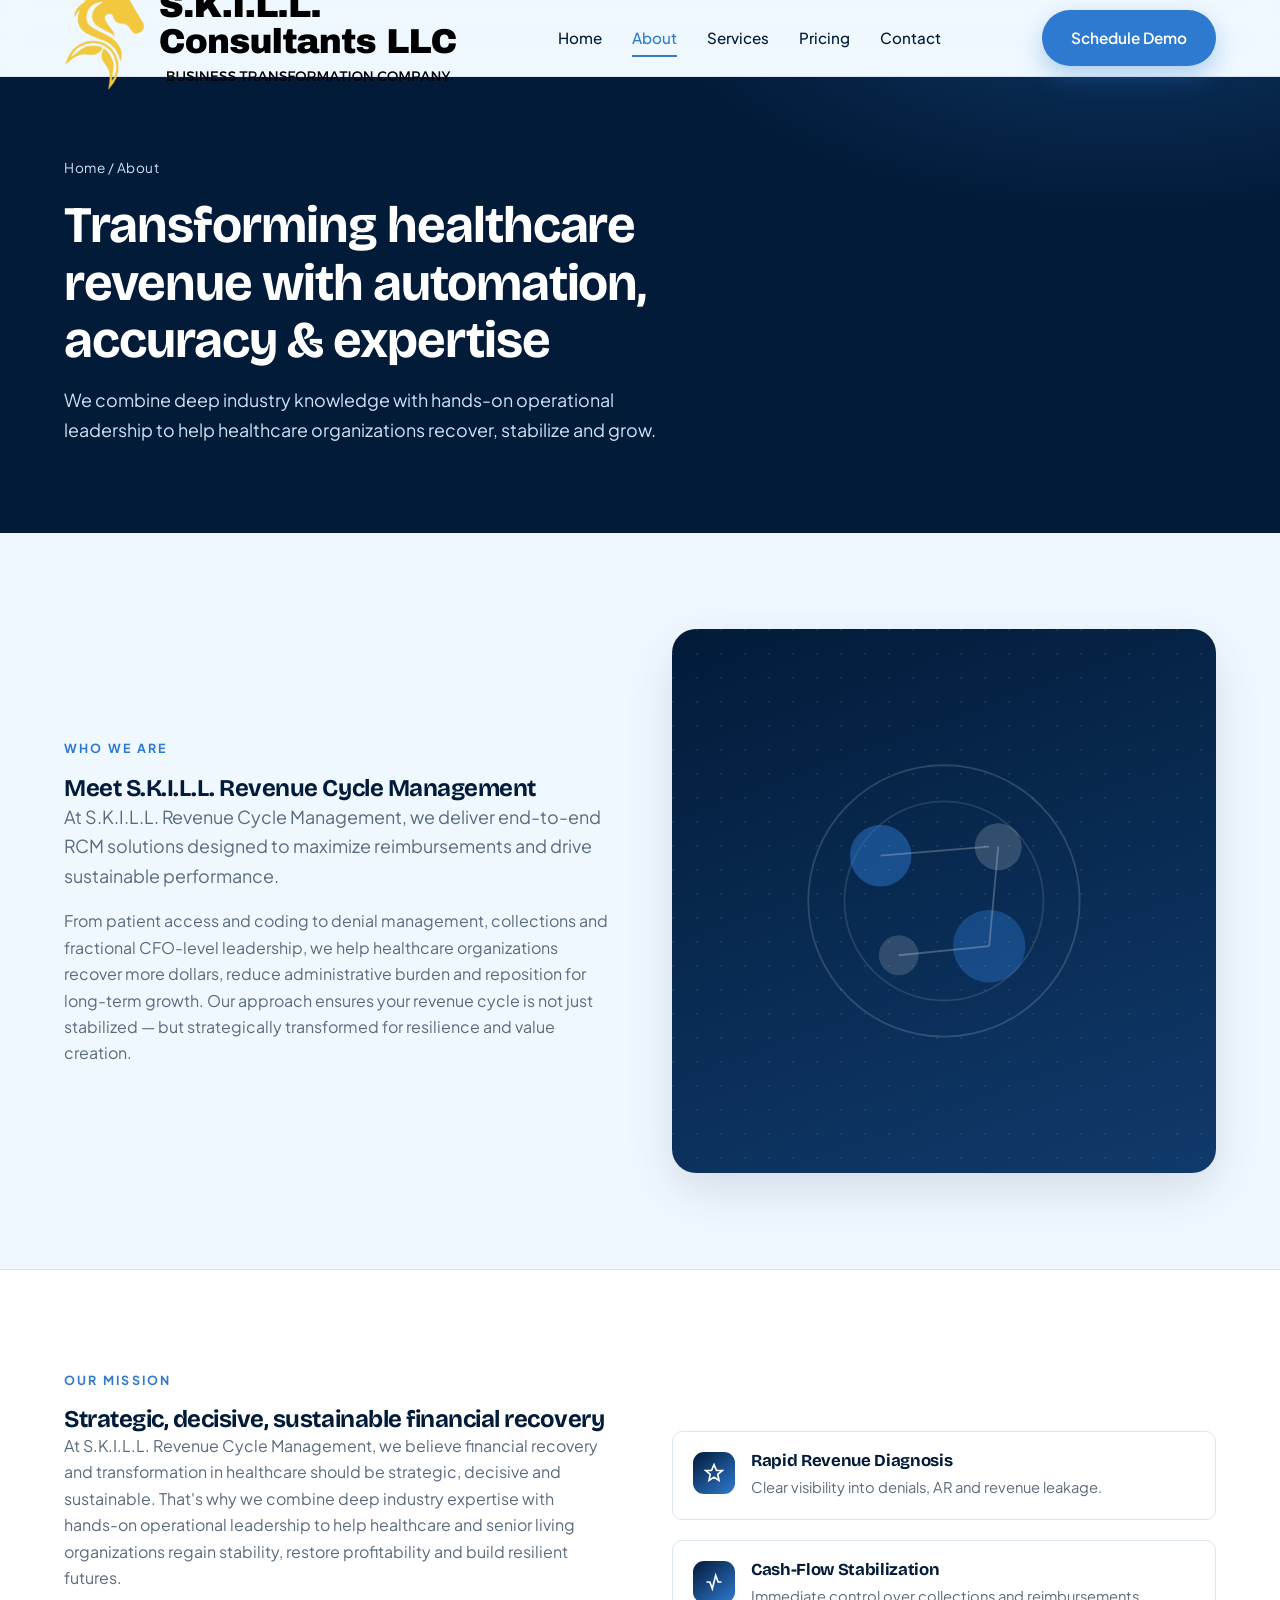
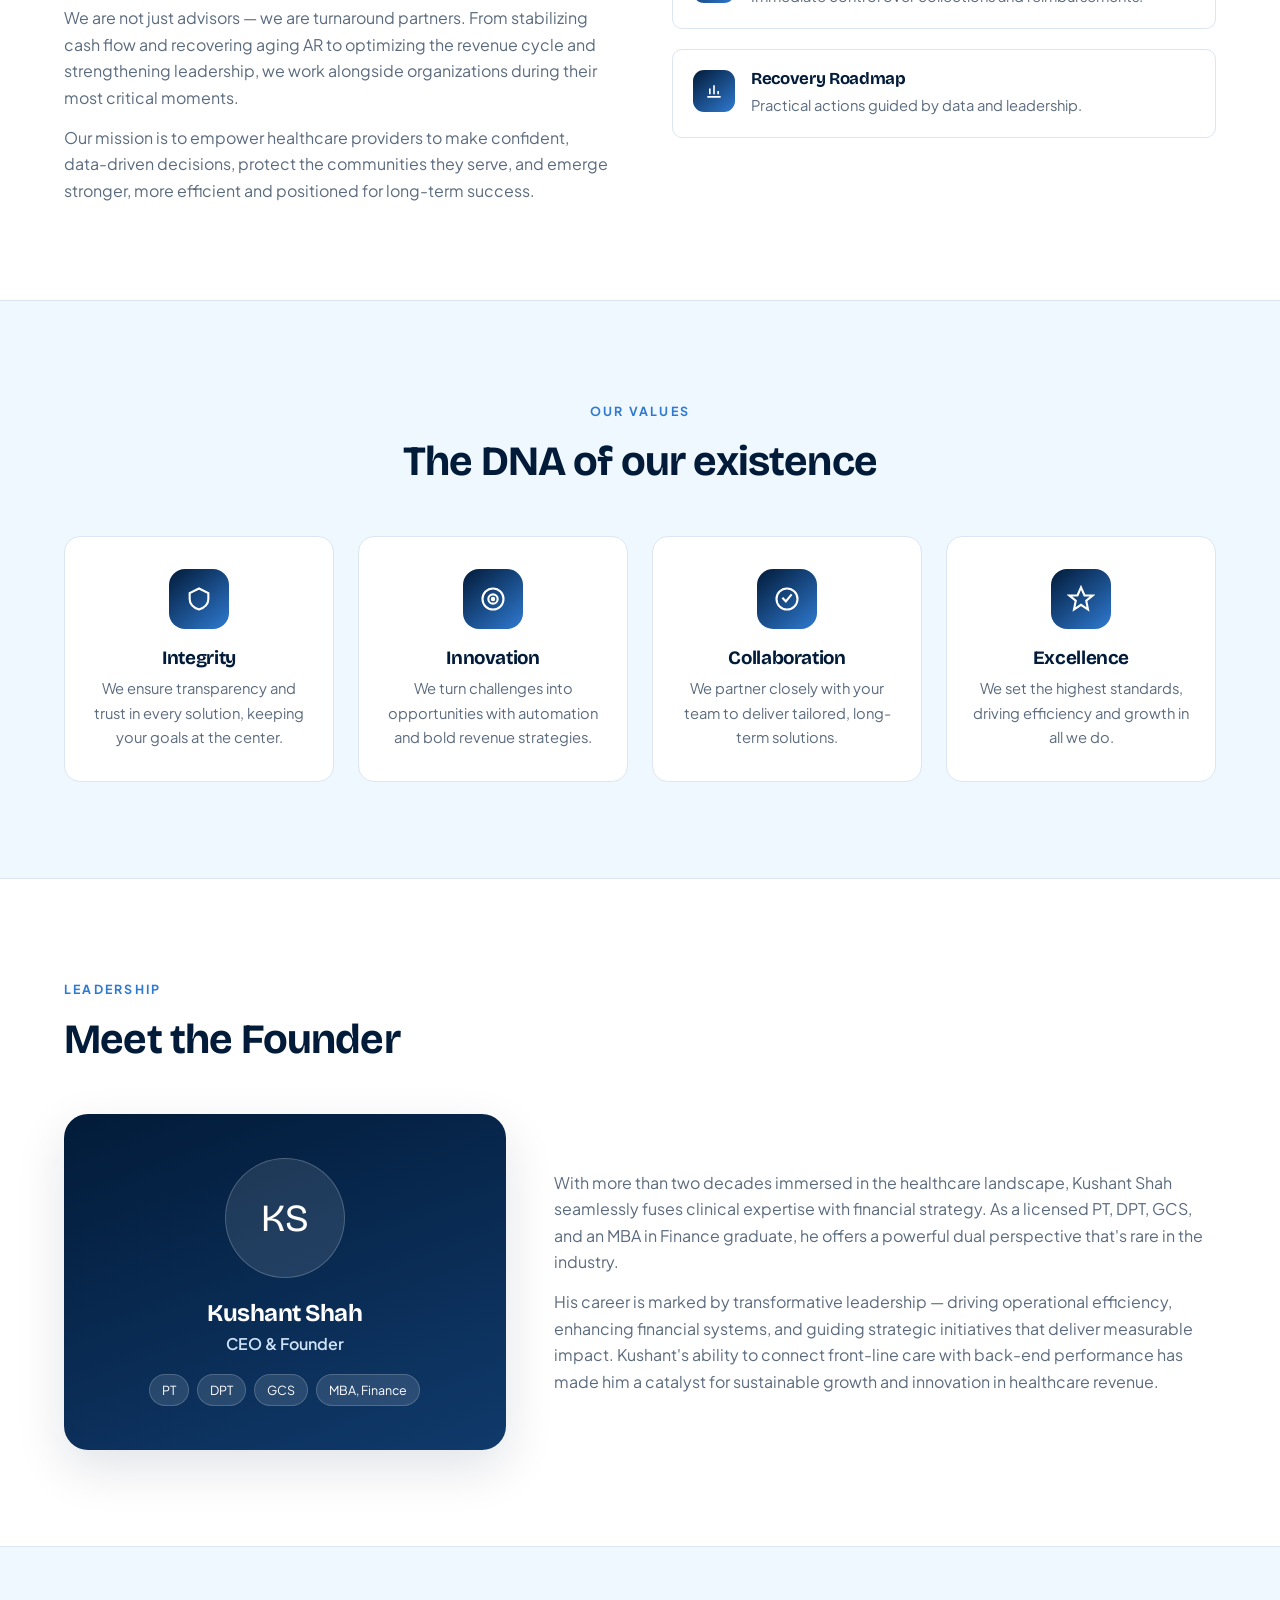
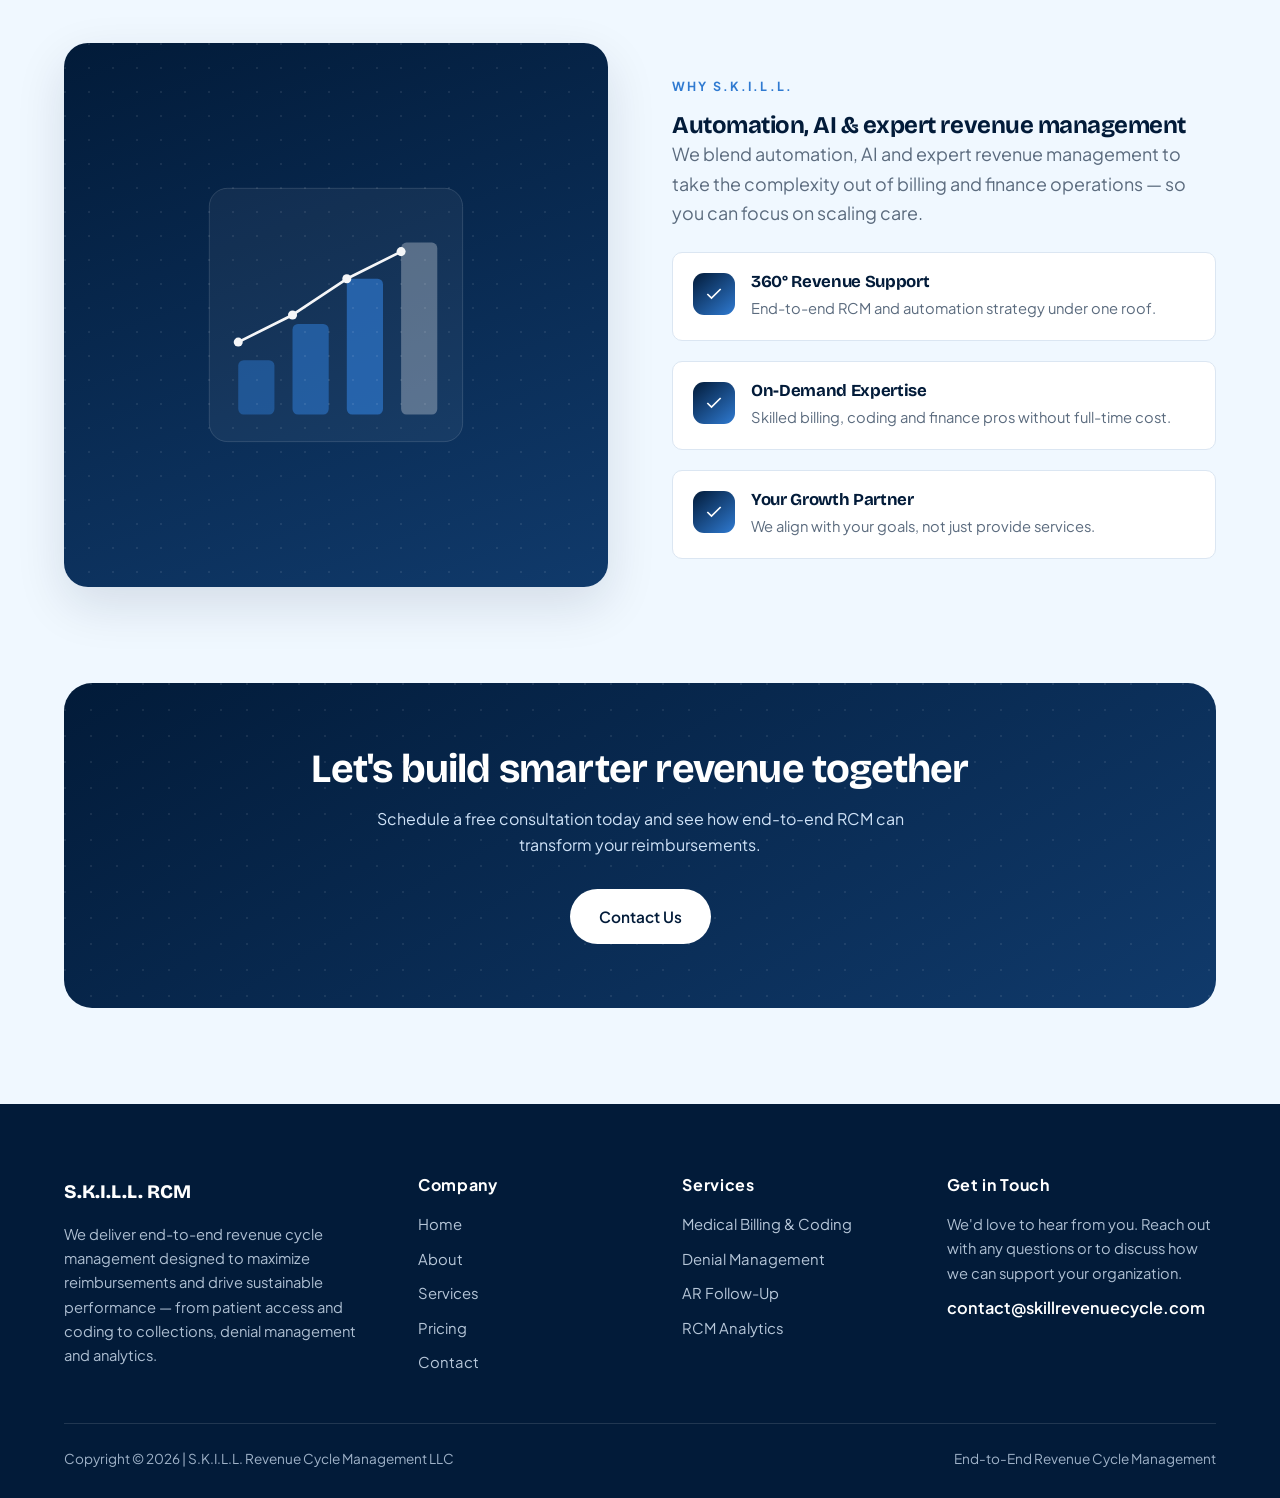
==== commit 26dcdf92: "Update about.html" ====
--- a/about.html
+++ b/about.html
@@ -15,7 +15,7 @@
   <header class="site-header">
   <div class="wrap nav">
    <a href="index.html" class="brand">
-  <img src="logo.jpg" class="brand-logo">
+  <img src="logo.png" class="brand-logo">
 </a>
     <nav class="nav-links" id="navLinks">
       <a href="index.html">Home</a>
--- a/styles.css
+++ b/styles.css
@@ -413,5 +413,12 @@
   .form-card { padding: 28px; }
   .hv-stats { grid-template-columns: 1fr; }
 }
-.logo-img{height:44px;width:auto;display:block}
-@media(max-width:540px){.logo-img{height:38px}}
+/* give the header a bit more height so a logo-with-text fits */
+.nav-inner { height: 84px; }
+
+/* THE fix — cap the logo image so it can't overflow */
+.logo img {
+  height: 56px;
+  width: auto;
+  display: block;
+}
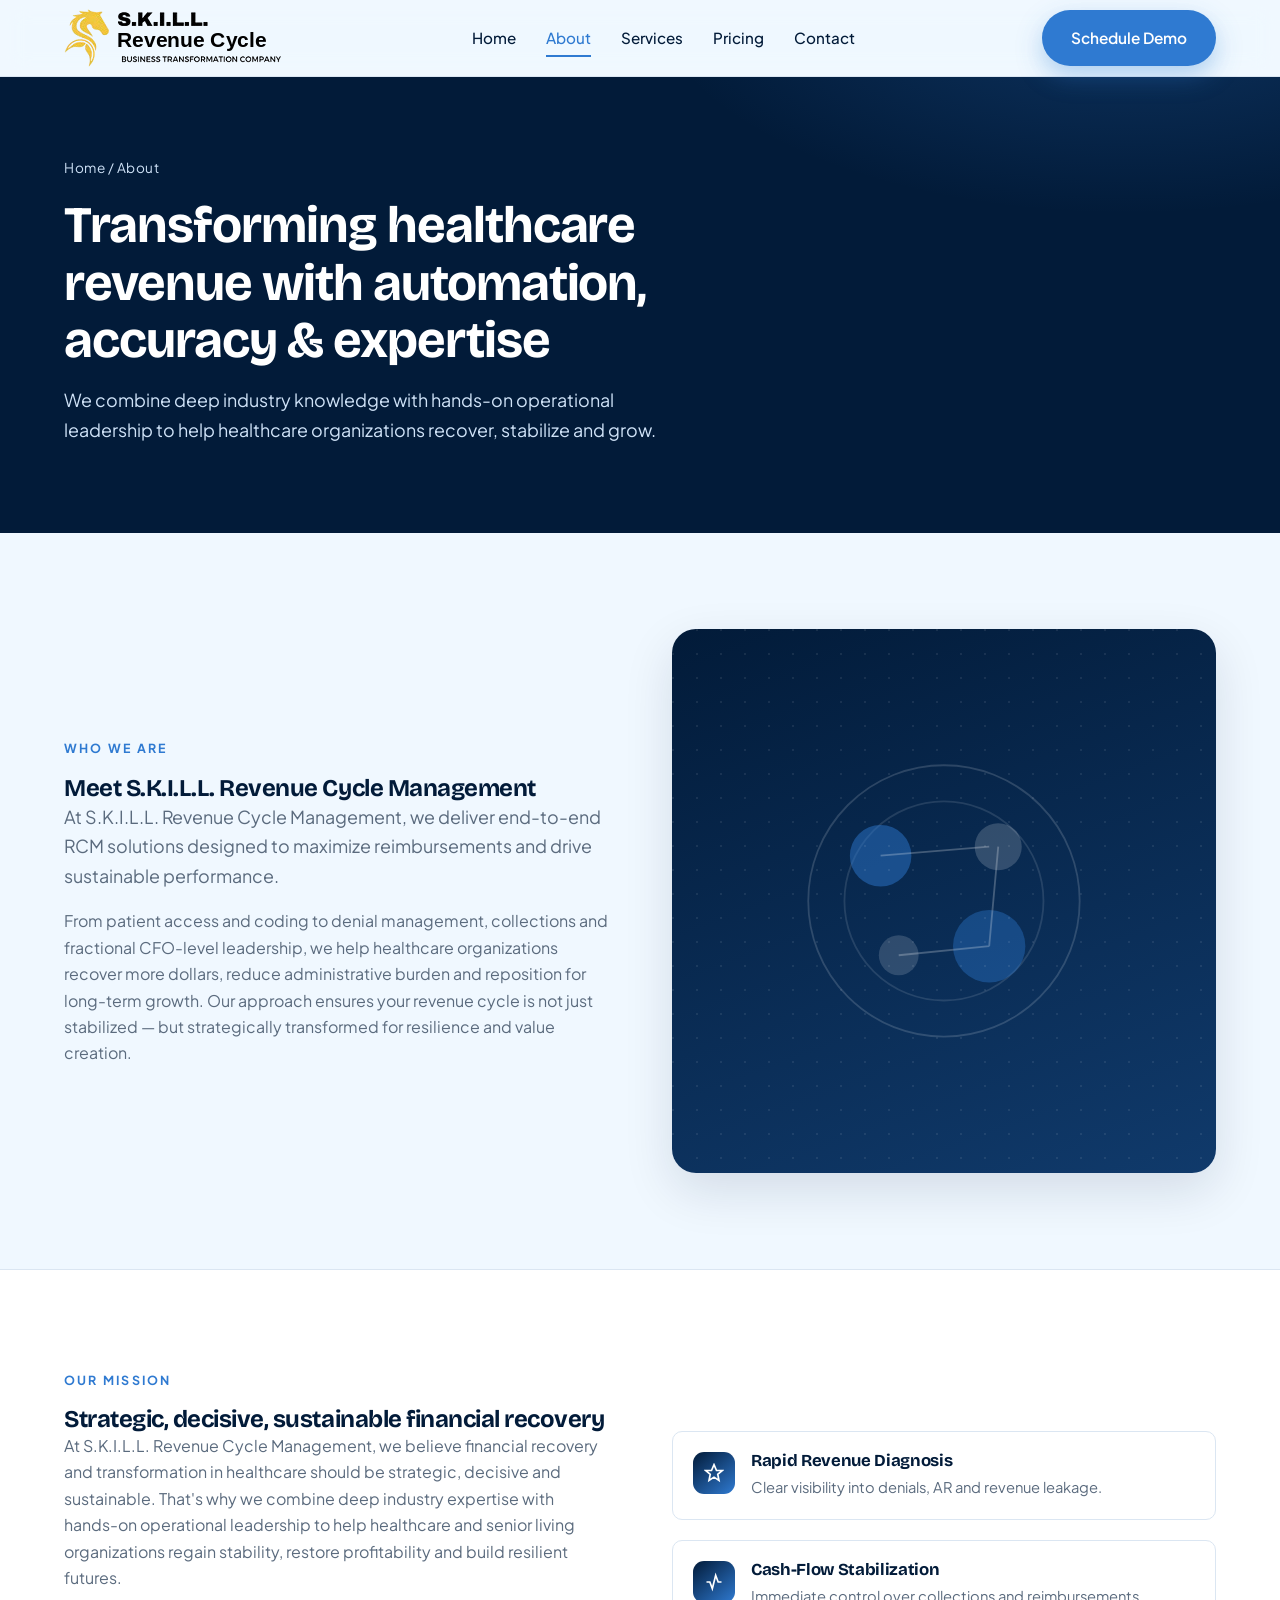
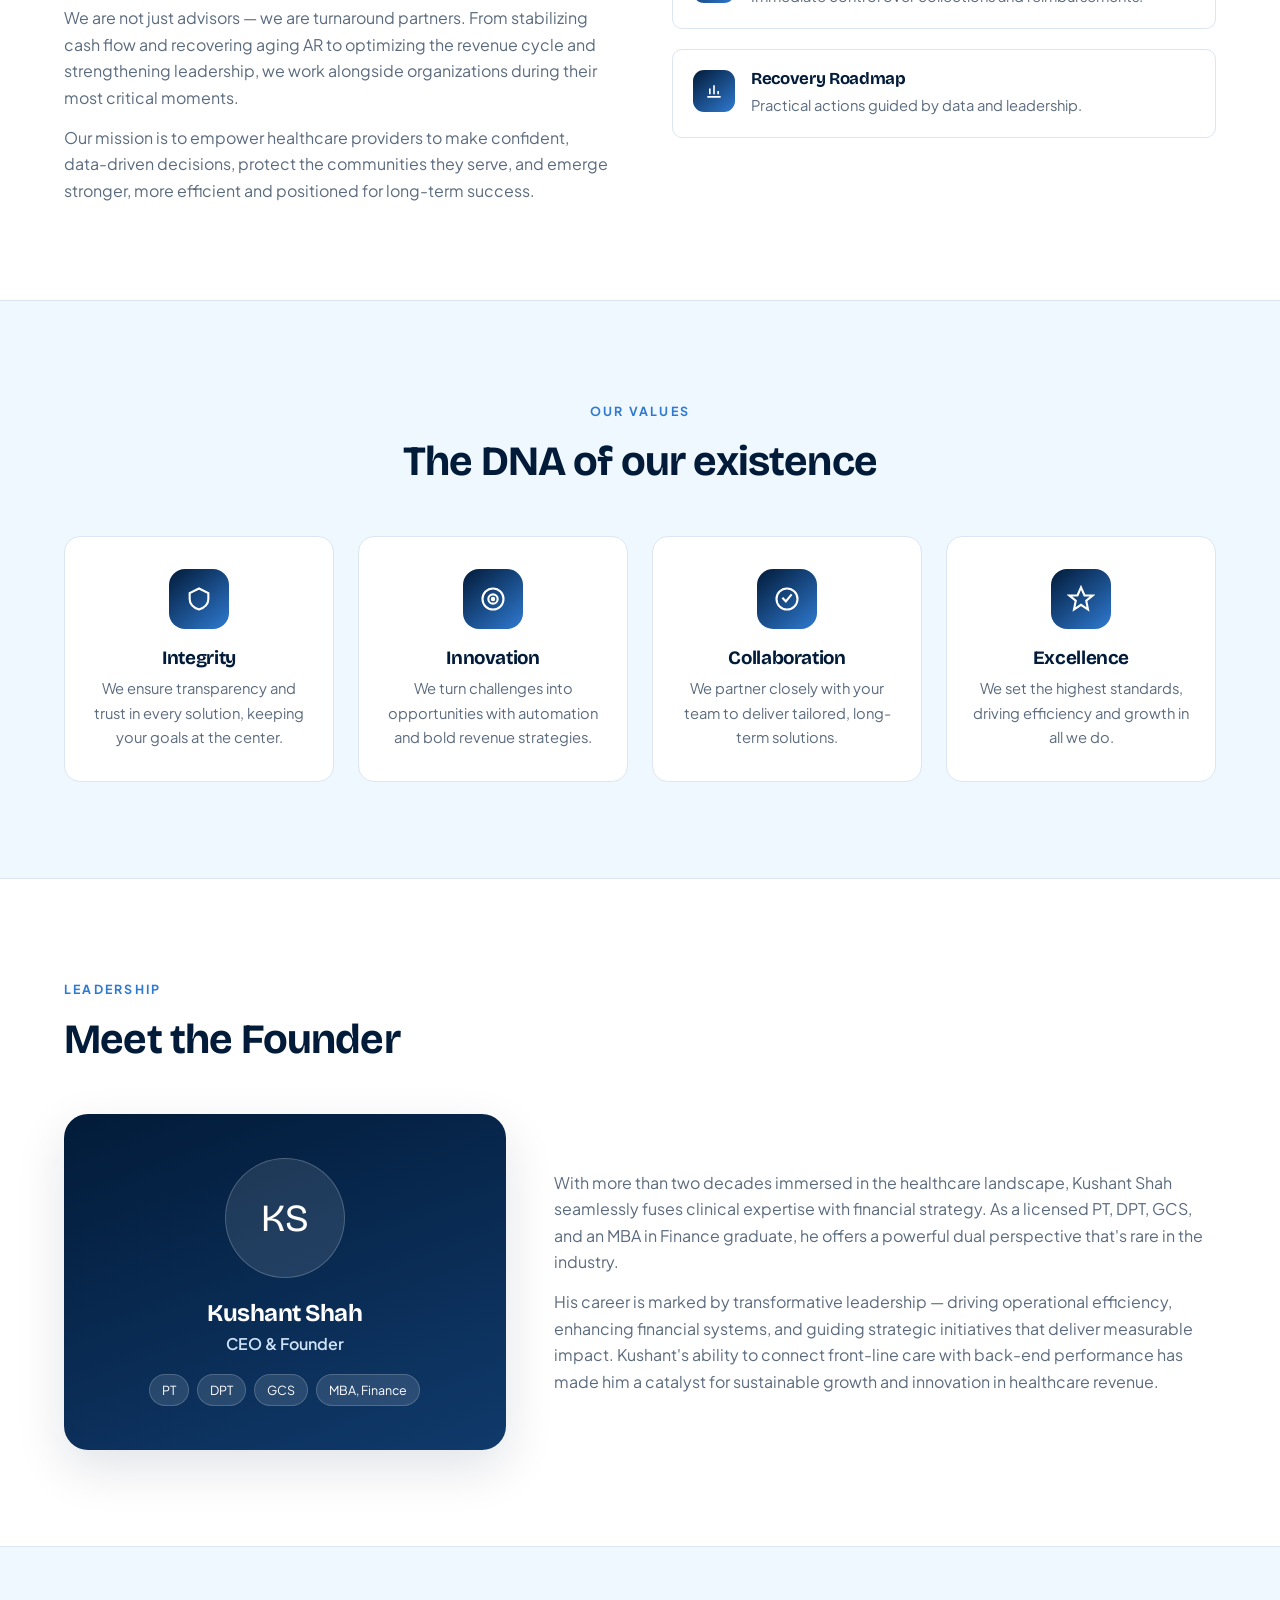
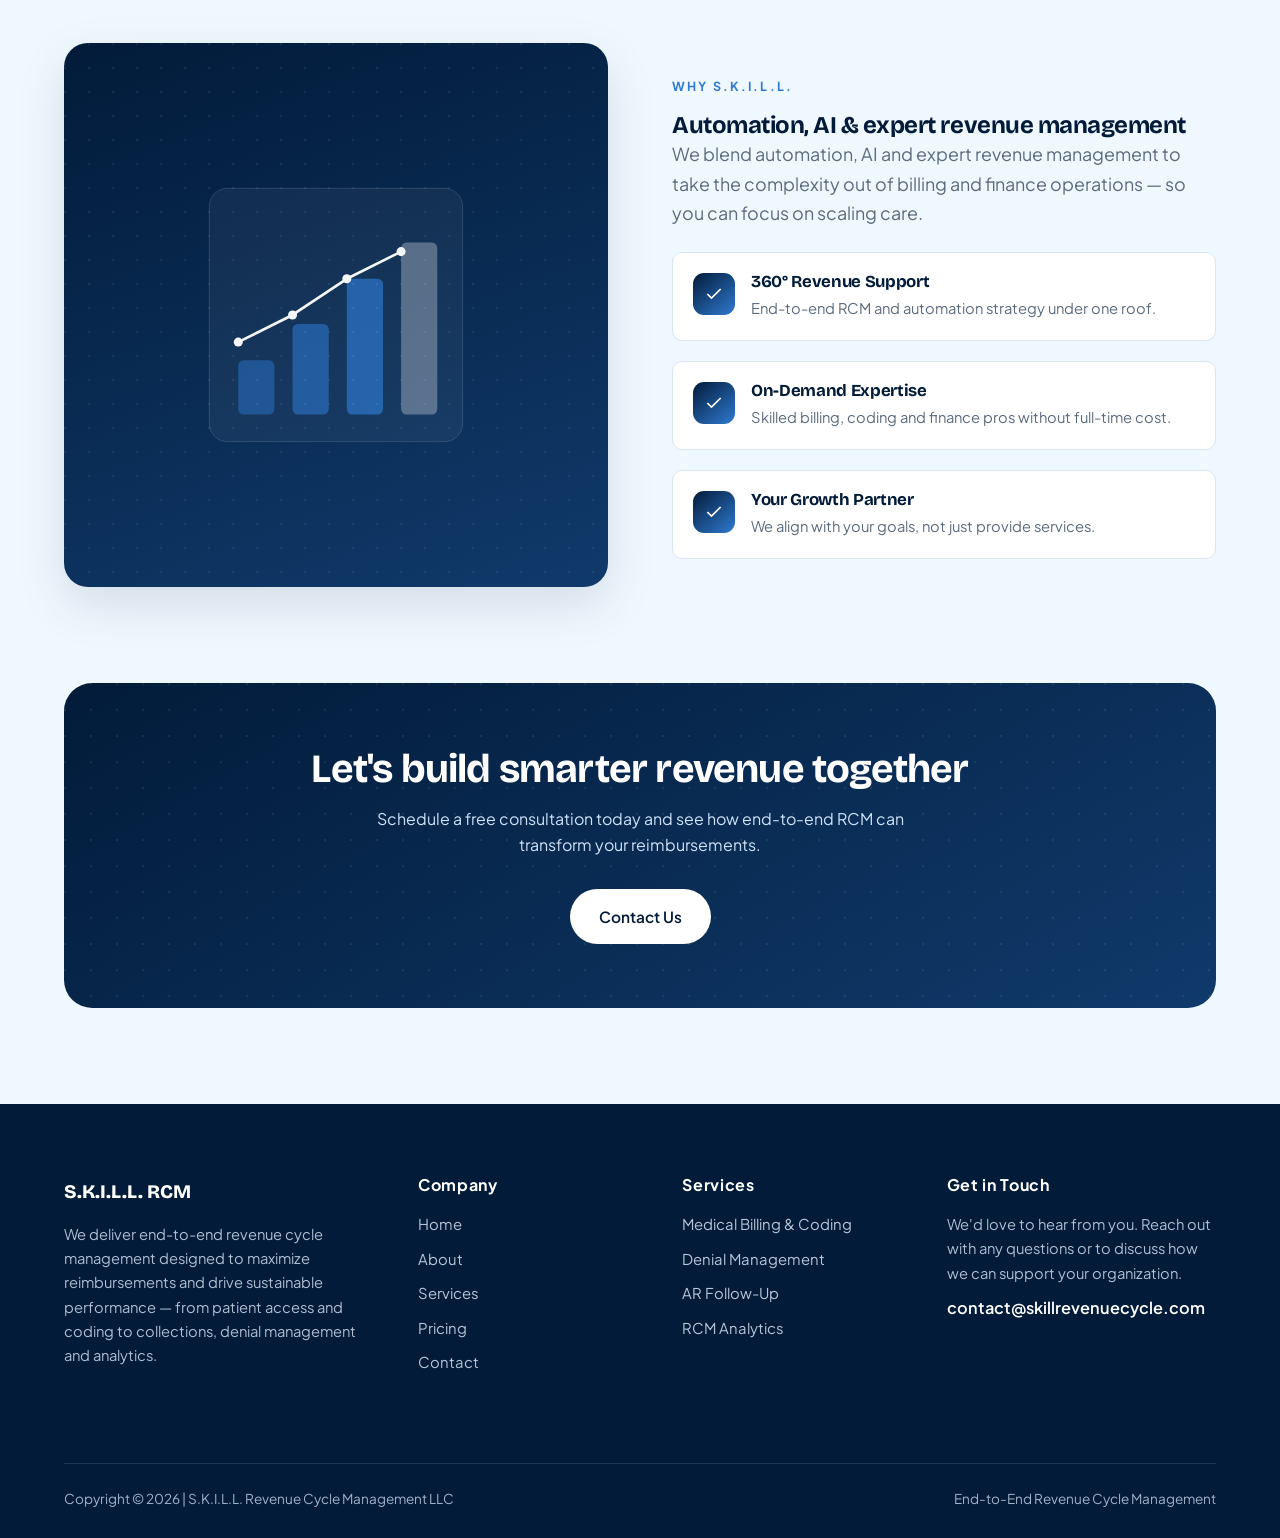
==== commit 2b5b8a8d: "Update about.html" ====
--- a/about.html
+++ b/about.html
@@ -205,6 +205,7 @@
         <h4>Get in Touch</h4>
         <p style="margin-bottom:10px;">We'd love to hear from you. Reach out with any questions or to discuss how we can support your organization.</p>
         <a class="f-mail" href="mailto:contact@skillrevenuecycle.com">contact@skillrevenuecycle.com</a>
+        <a  href="1-319-214-5113"</a>
       </div>
     </div>
     <div class="footer-bottom">
--- a/styles.css
+++ b/styles.css
@@ -401,7 +401,7 @@
   .menu-toggle { display: flex; }
   .nav-cta .btn { display: none; }
   .hero-grid, .split, .founder, .contact-grid { grid-template-columns: 1fr; gap: 40px; }
-  .hero-visual { order: -1; aspect-ratio: 1.4 / 1; }
+  .hero-visual { order: -1; aspect-ratio: auto; }
   .stats-band .stats { grid-template-columns: repeat(2, 1fr); gap: 36px 16px; }
   .section { padding: 72px 0; }
   .cta-band { padding: 48px 28px; }
@@ -413,12 +413,6 @@
   .form-card { padding: 28px; }
   .hv-stats { grid-template-columns: 1fr; }
 }
-/* give the header a bit more height so a logo-with-text fits */
-.nav-inner { height: 84px; }
-
-/* THE fix — cap the logo image so it can't overflow */
 .logo img {
-  height: 56px;
-  width: auto;
-  display: block;
-}
+  mix-blend-mode: multiply;
+}
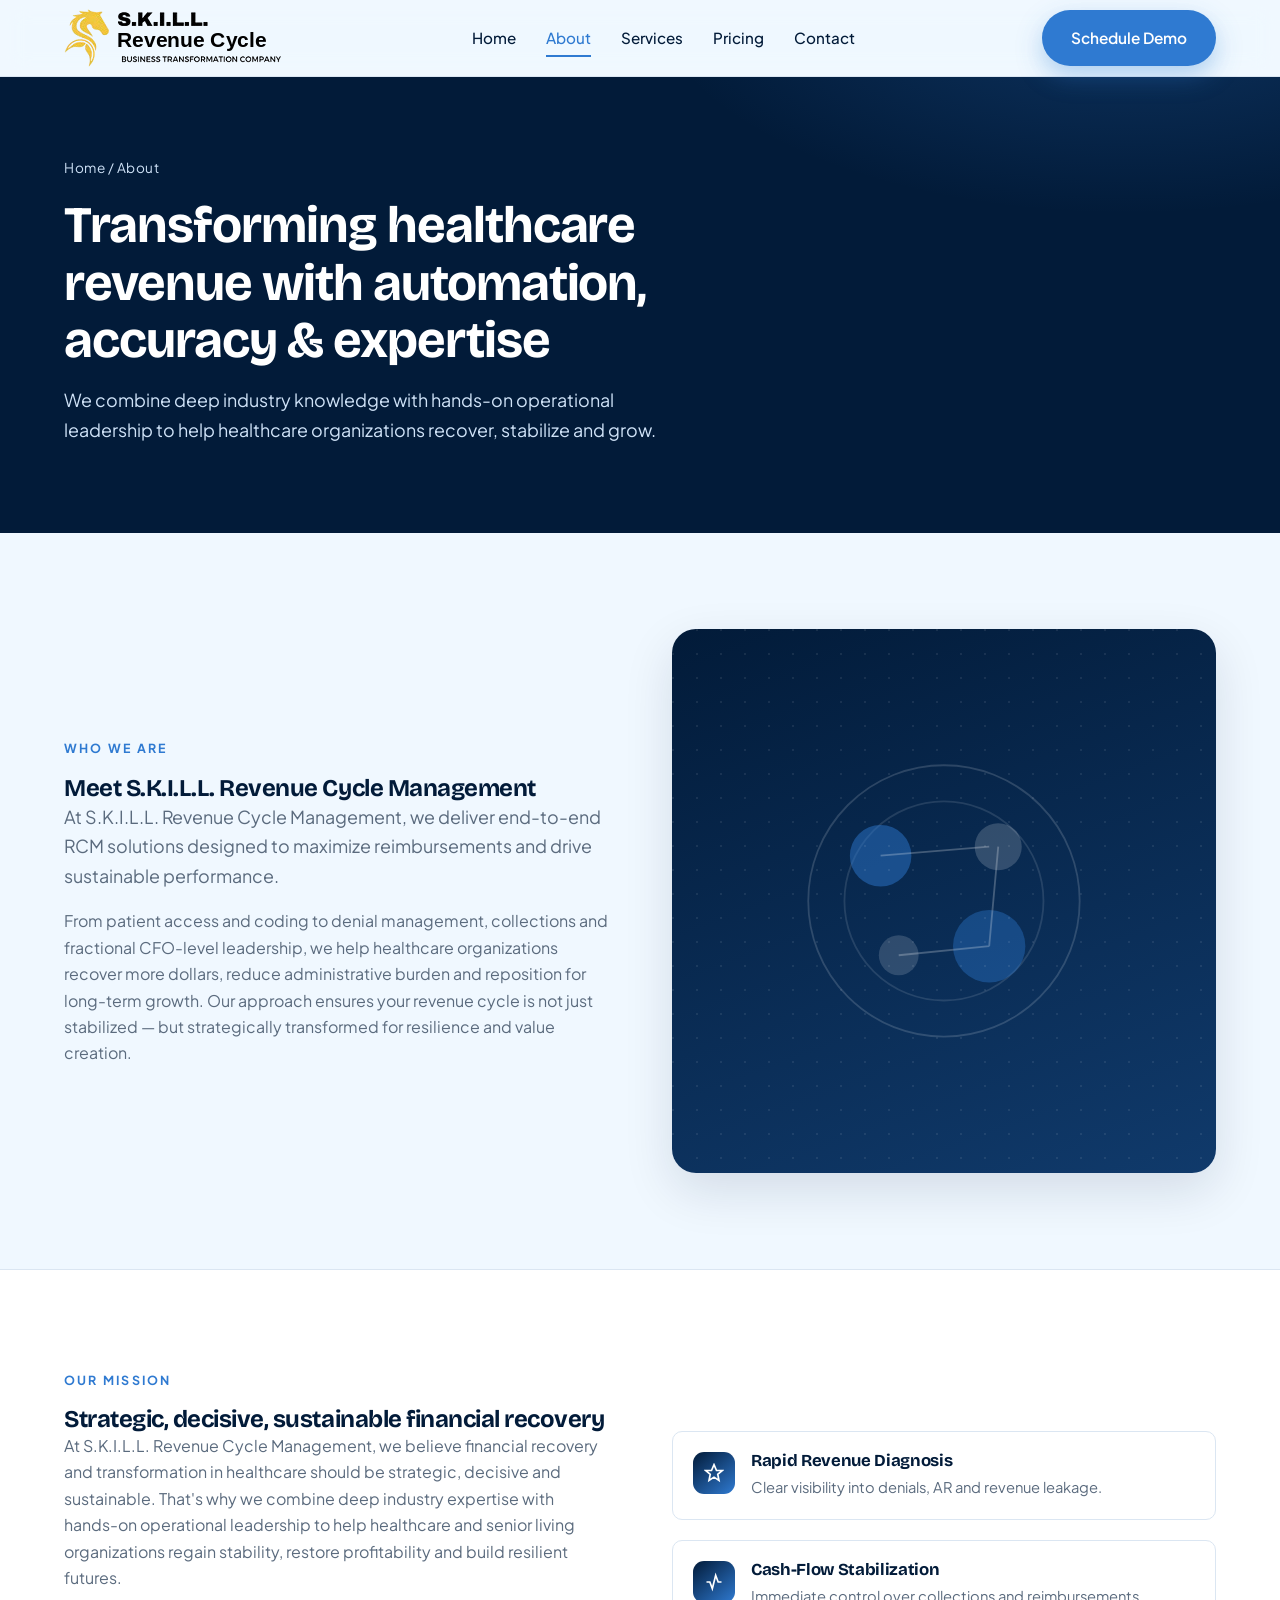
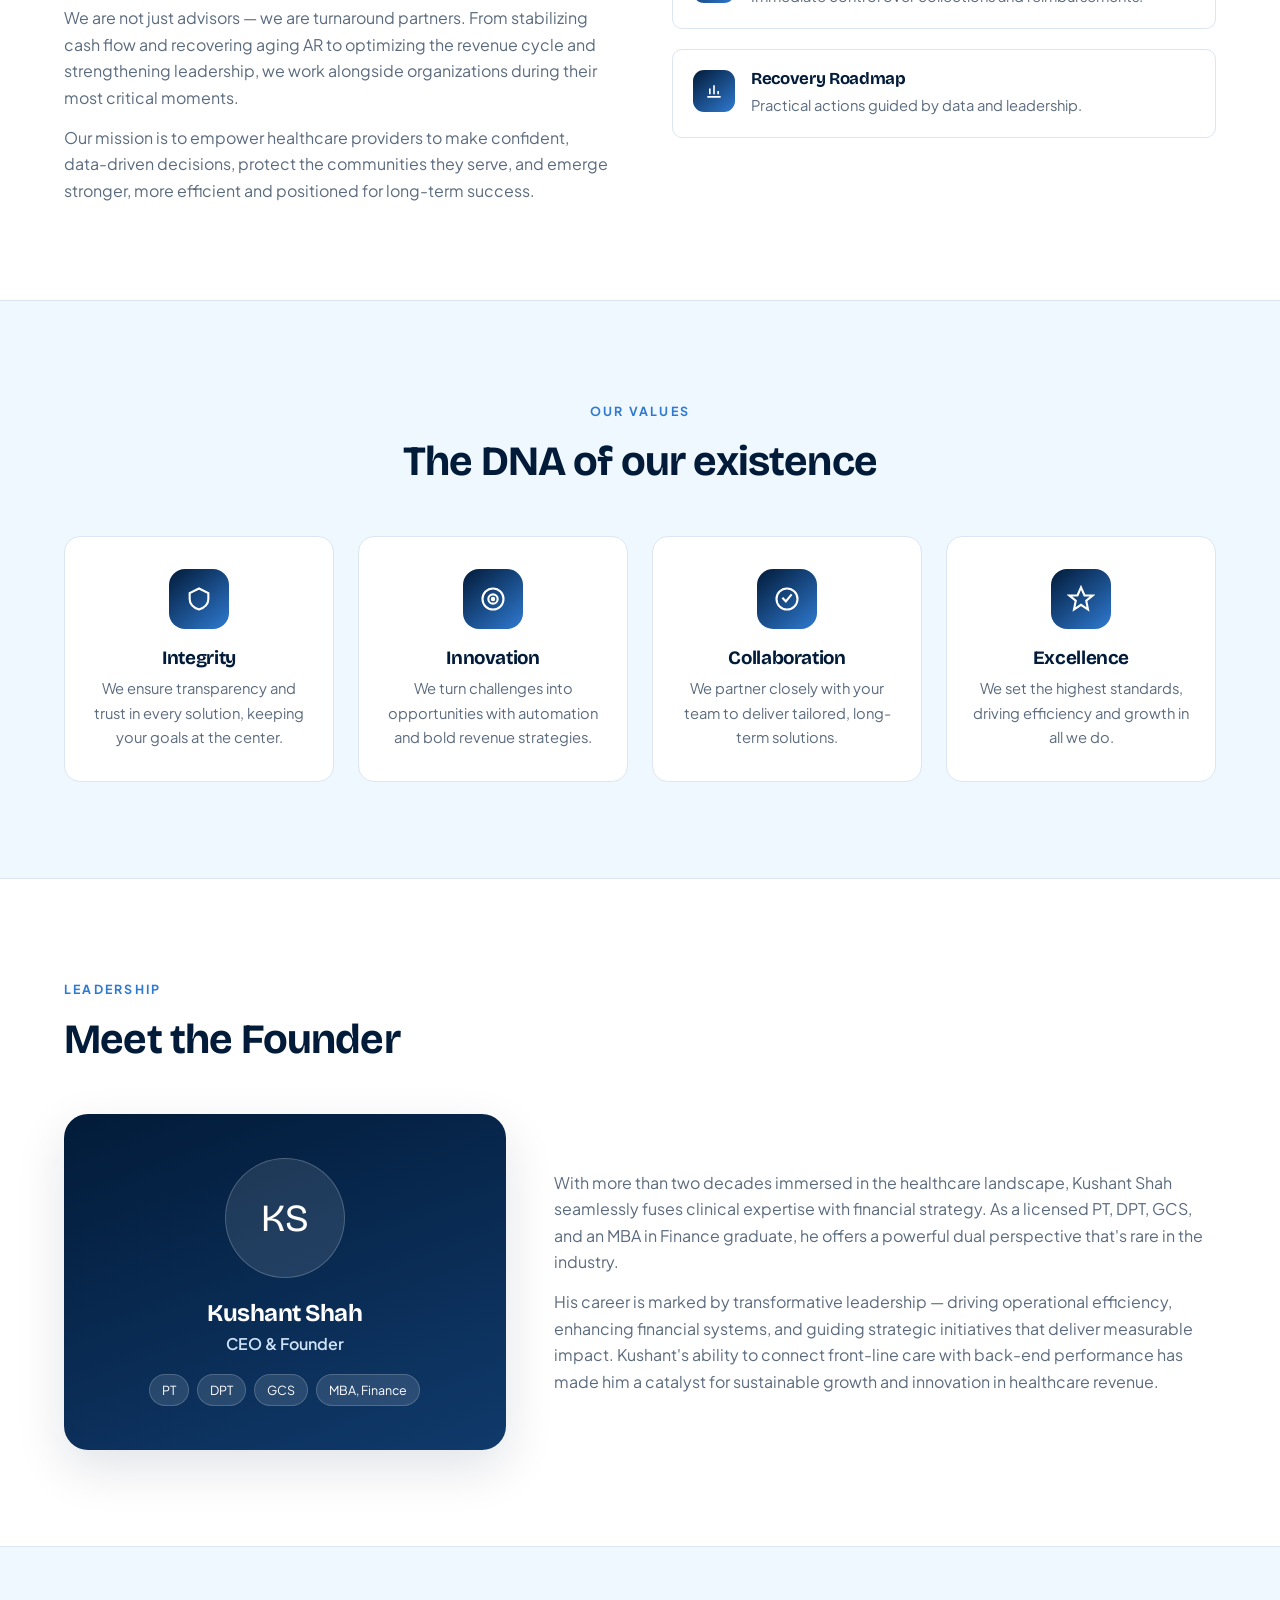
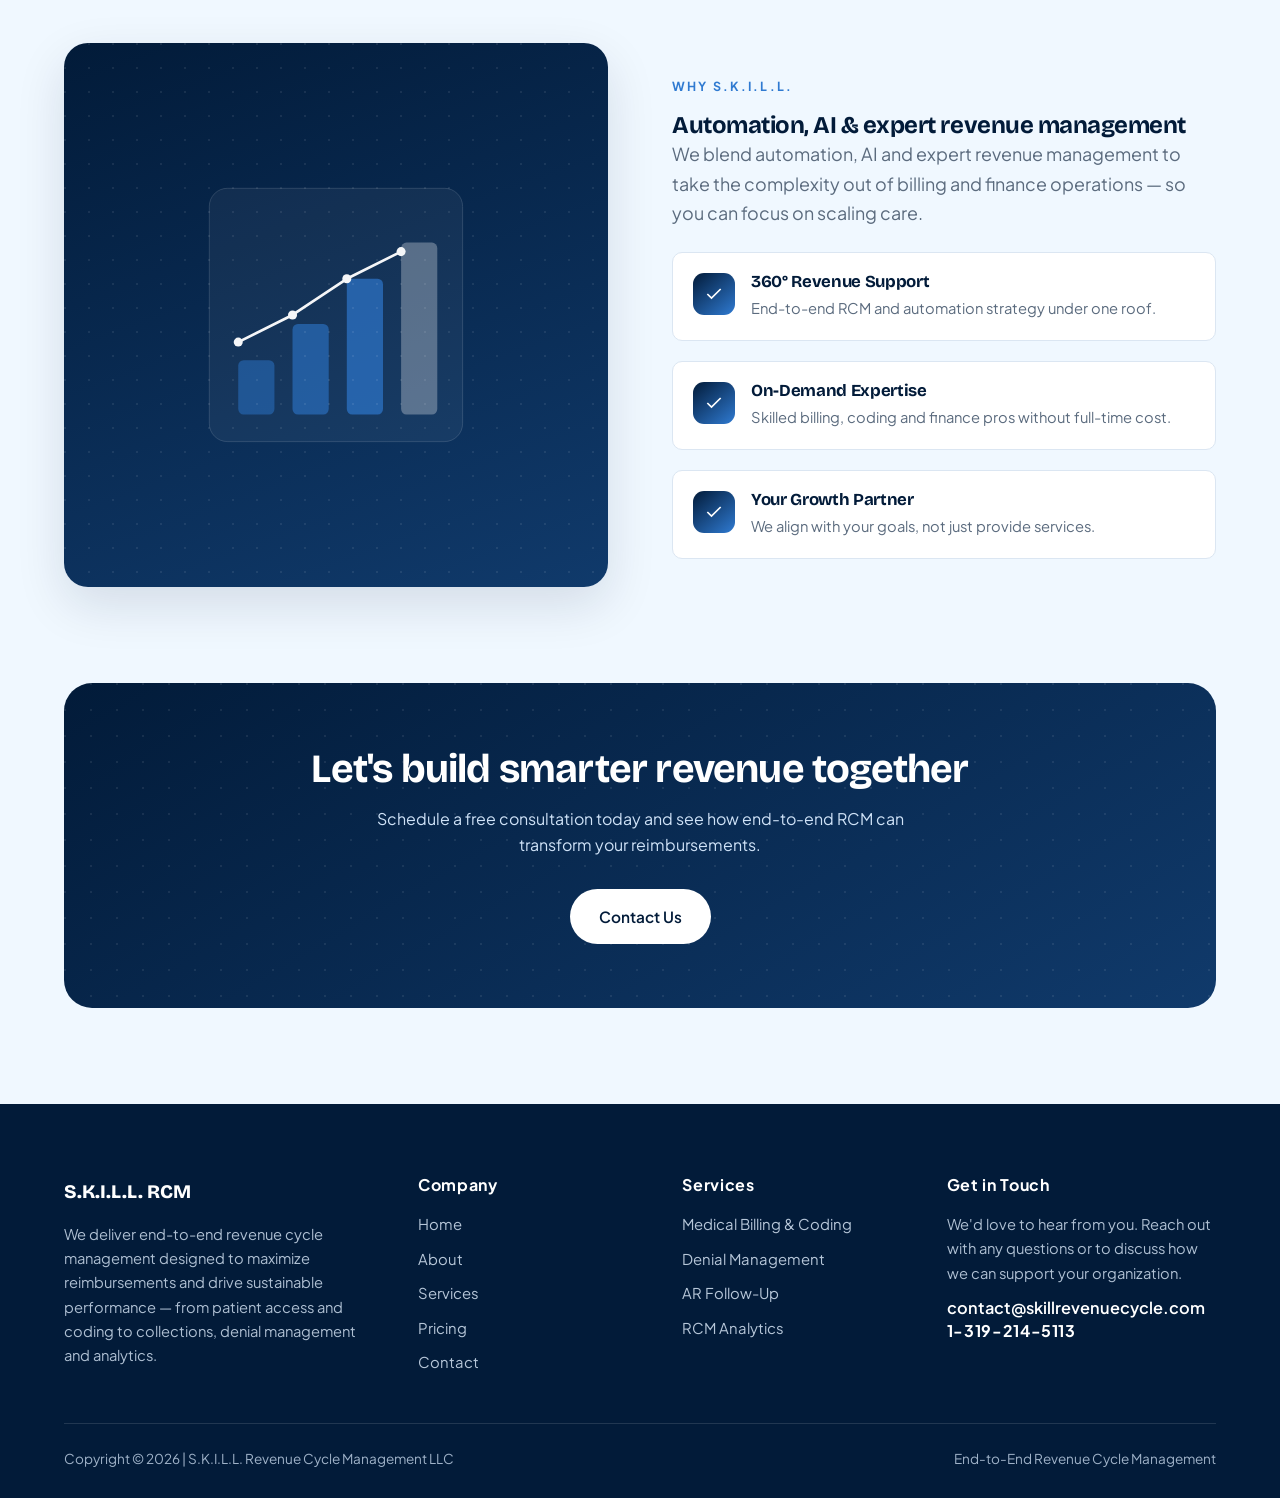
==== commit 9b2d7624: "Update about.html" ====
--- a/about.html
+++ b/about.html
@@ -205,7 +205,7 @@
         <h4>Get in Touch</h4>
         <p style="margin-bottom:10px;">We'd love to hear from you. Reach out with any questions or to discuss how we can support your organization.</p>
         <a class="f-mail" href="mailto:contact@skillrevenuecycle.com">contact@skillrevenuecycle.com</a>
-        <a  href="1-319-214-5113"</a>
+        <h4>1-319-214-5113<h4>
       </div>
     </div>
     <div class="footer-bottom">
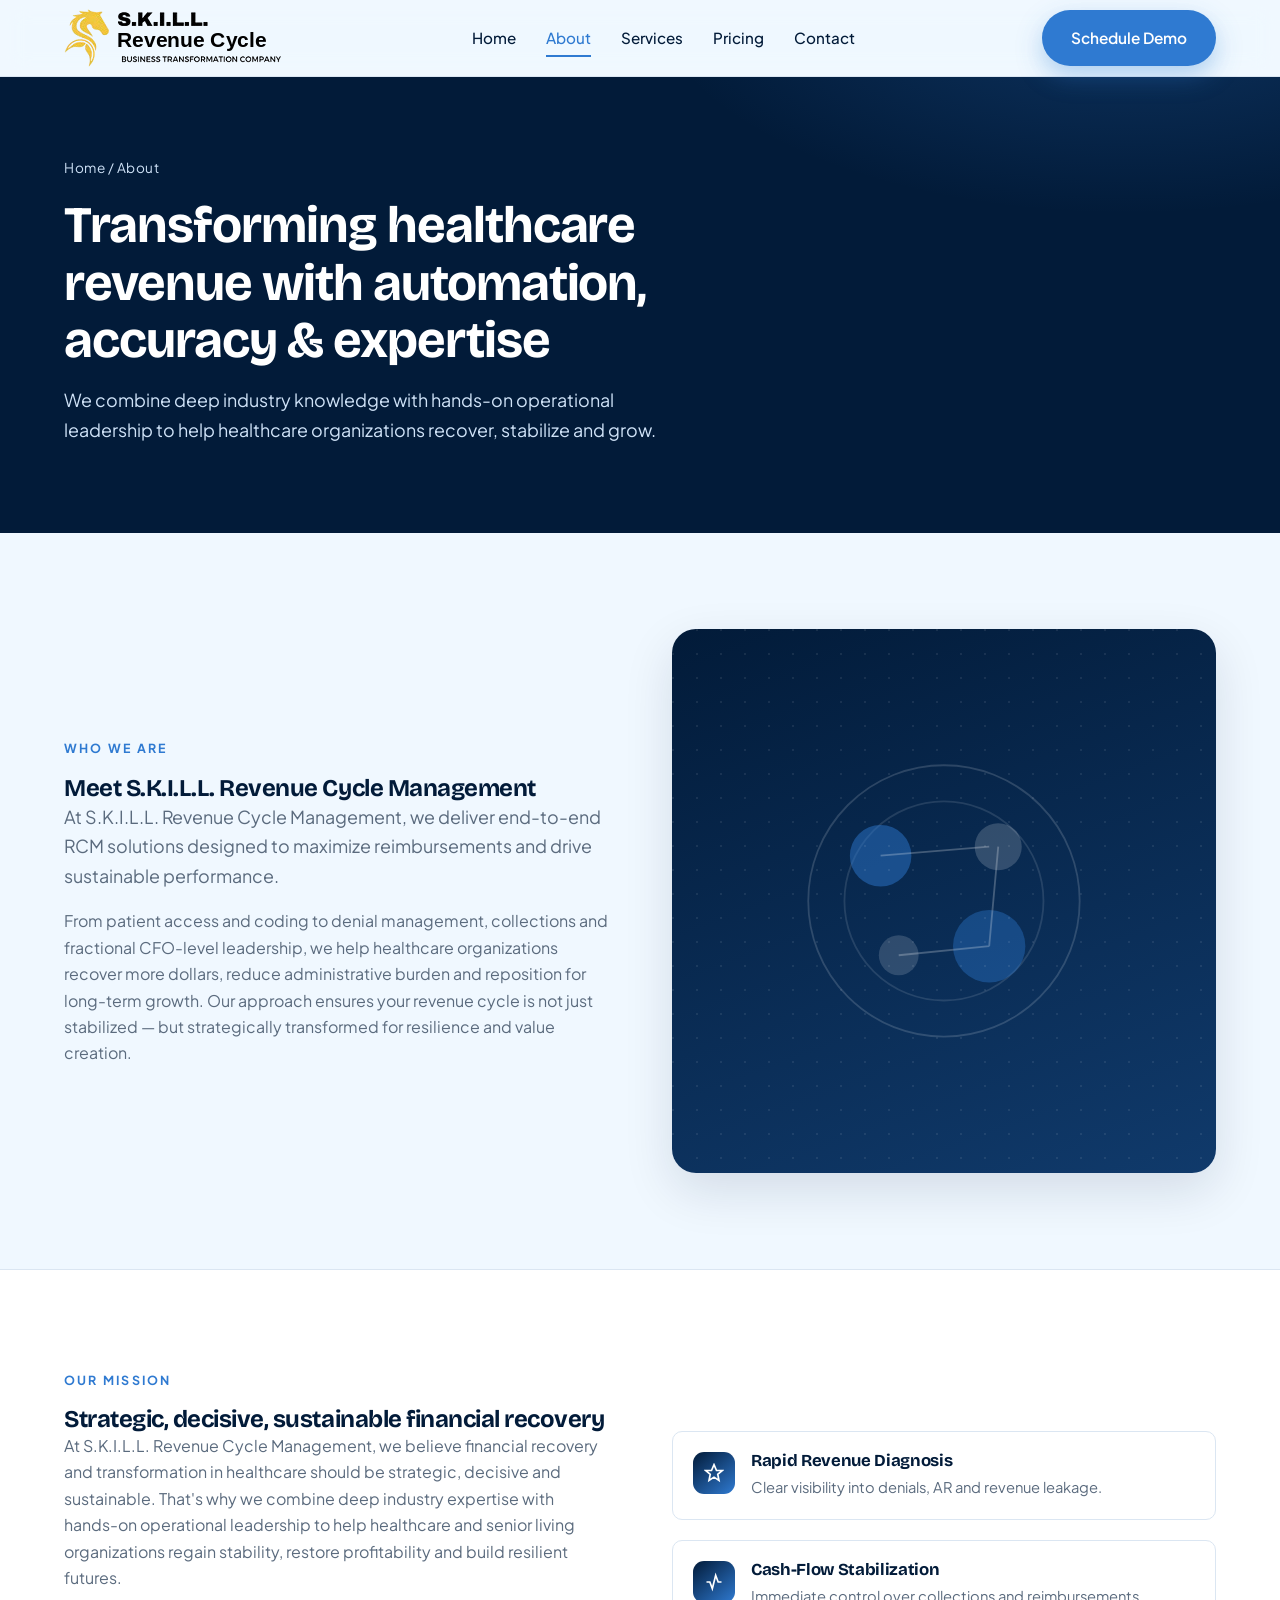
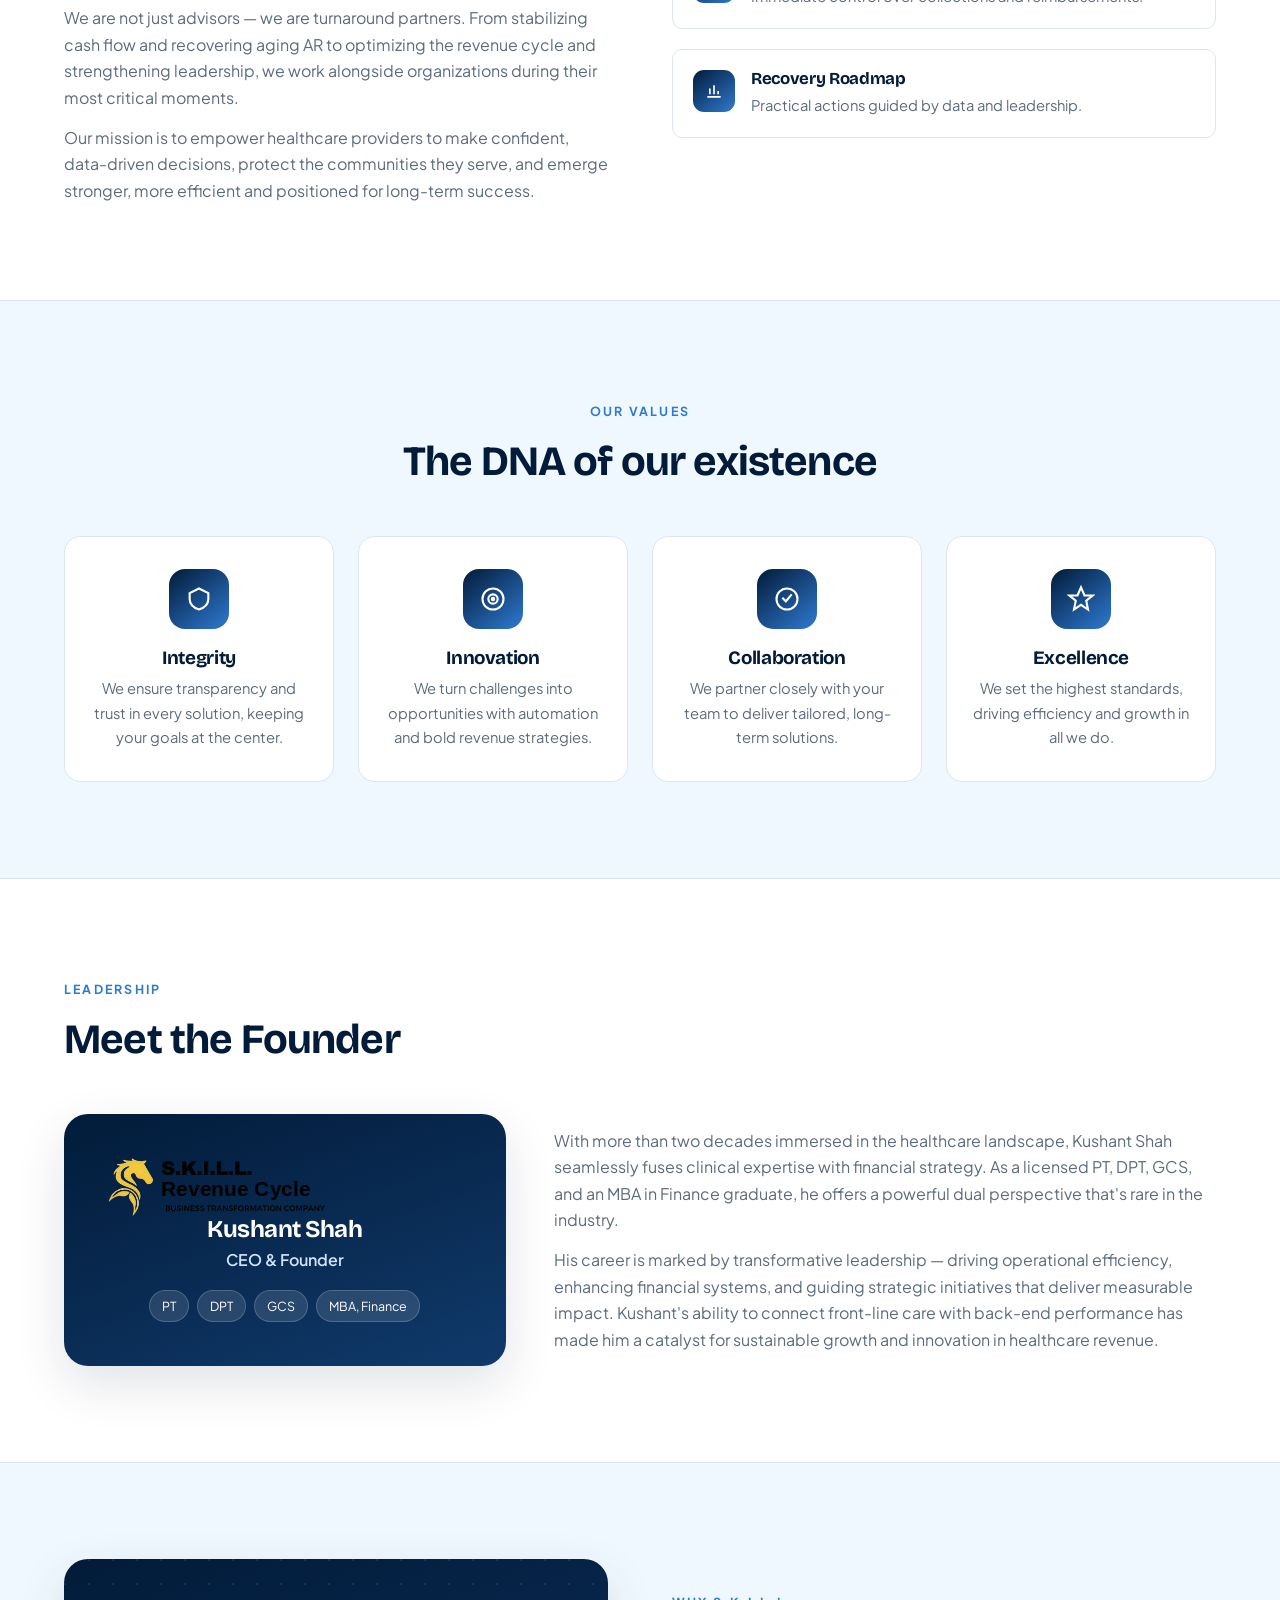
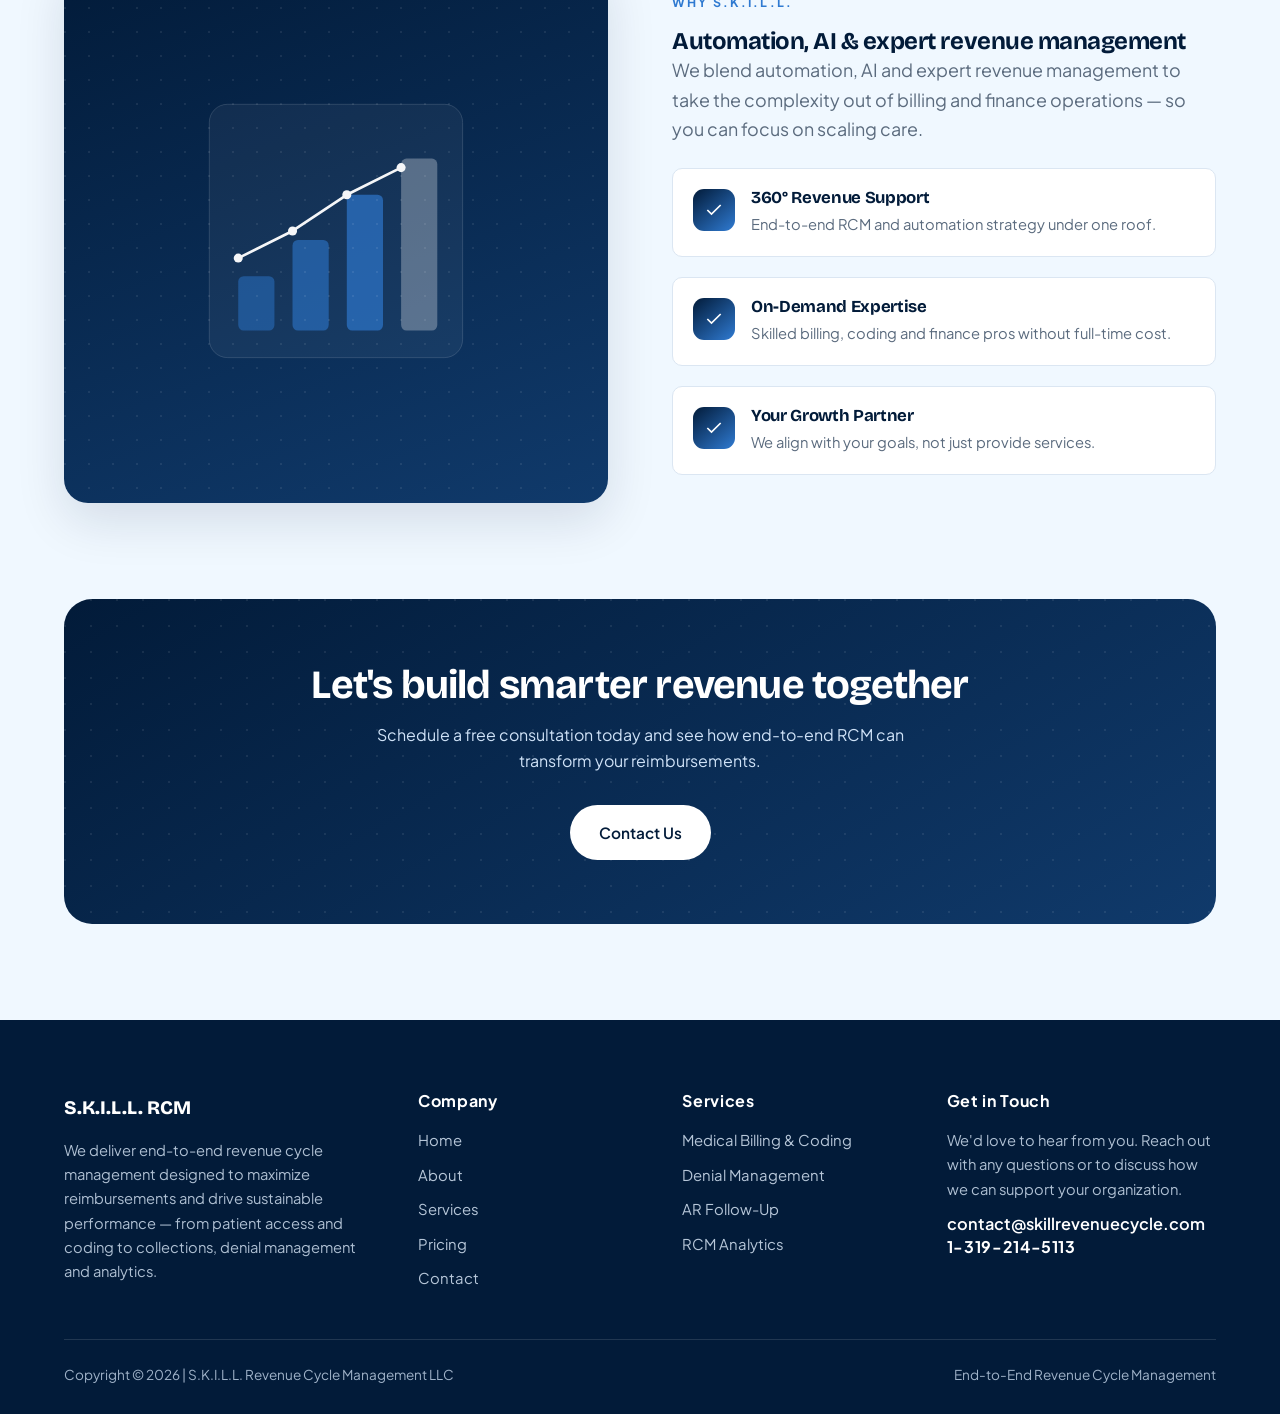
==== commit 400497f5: "Update about.html" ====
--- a/about.html
+++ b/about.html
@@ -124,7 +124,7 @@
     </div>
     <div class="founder">
       <div class="founder-card reveal">
-        <div class="avatar">KS</div>
+        <img src="logo.png" class="brand-logo">
         <h3>Kushant Shah</h3>
         <div class="role">CEO &amp; Founder</div>
         <div class="creds"><span>PT</span><span>DPT</span><span>GCS</span><span>MBA, Finance</span></div>
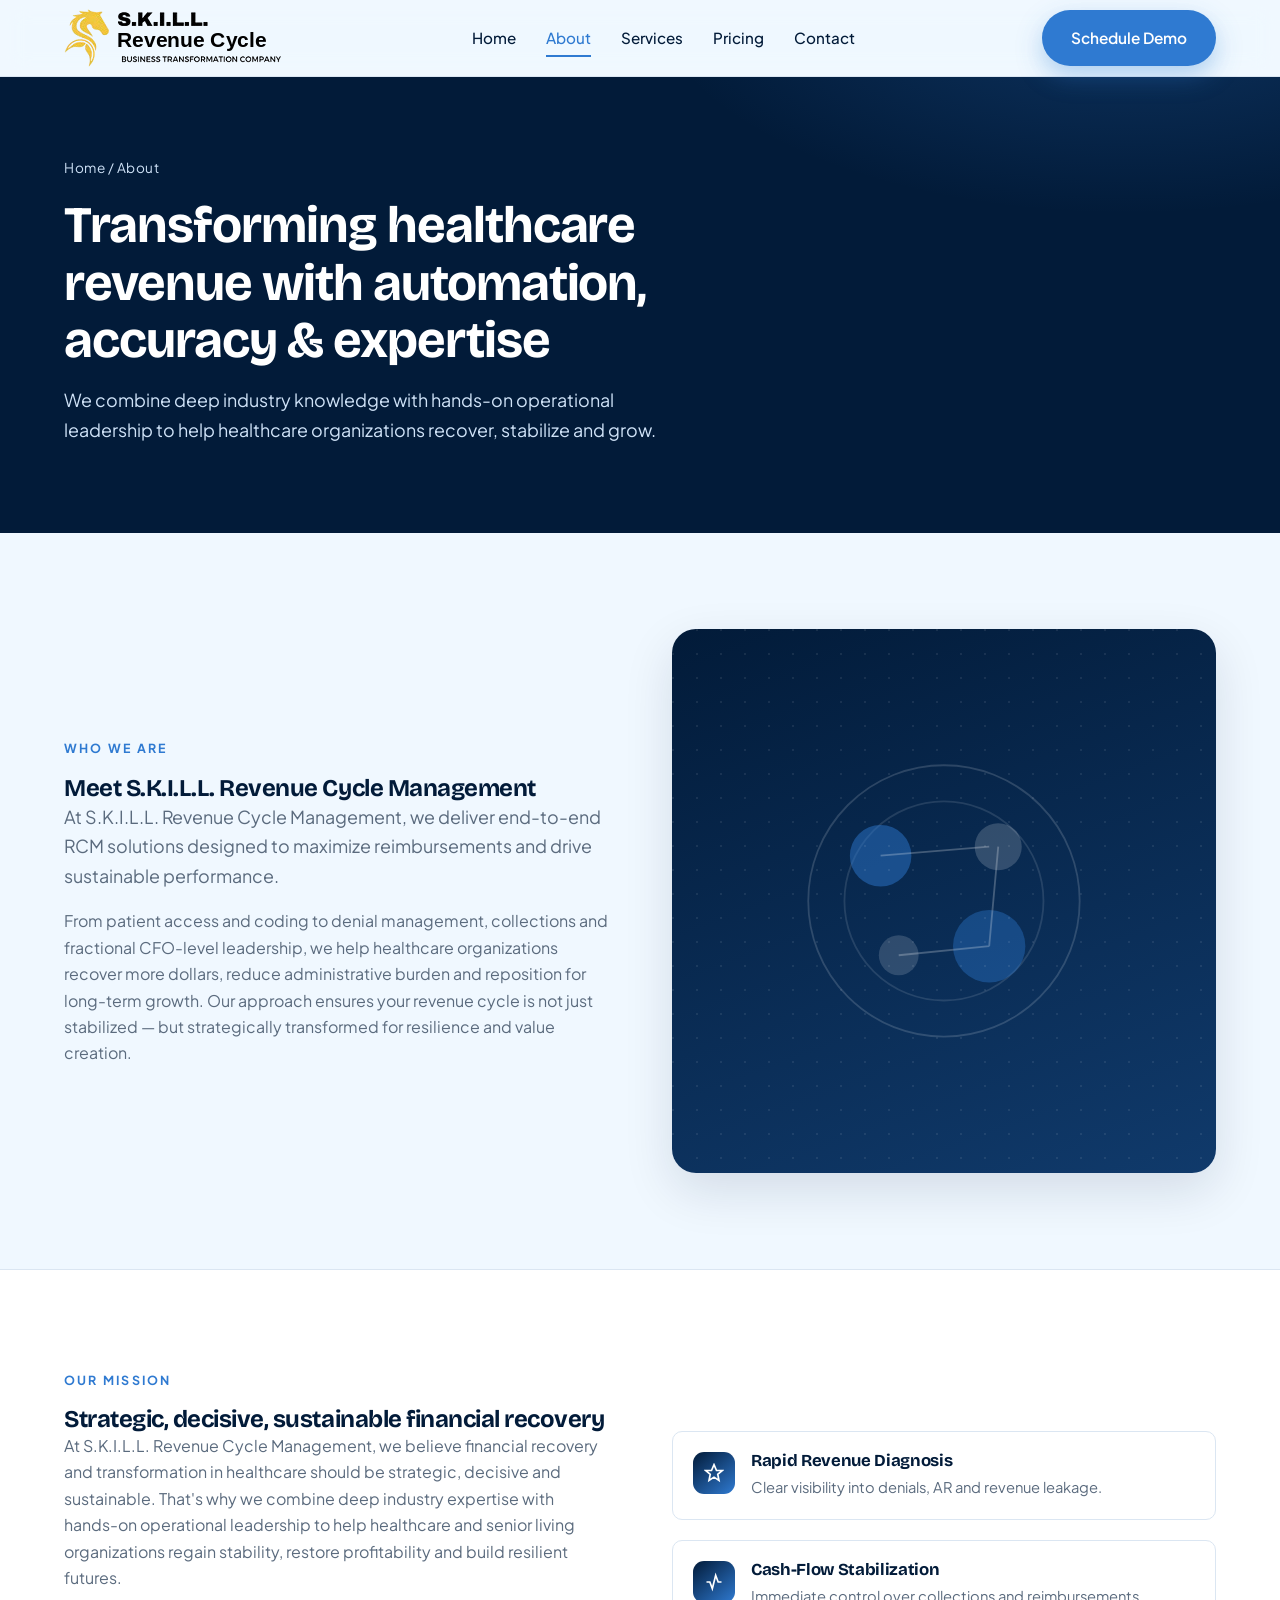
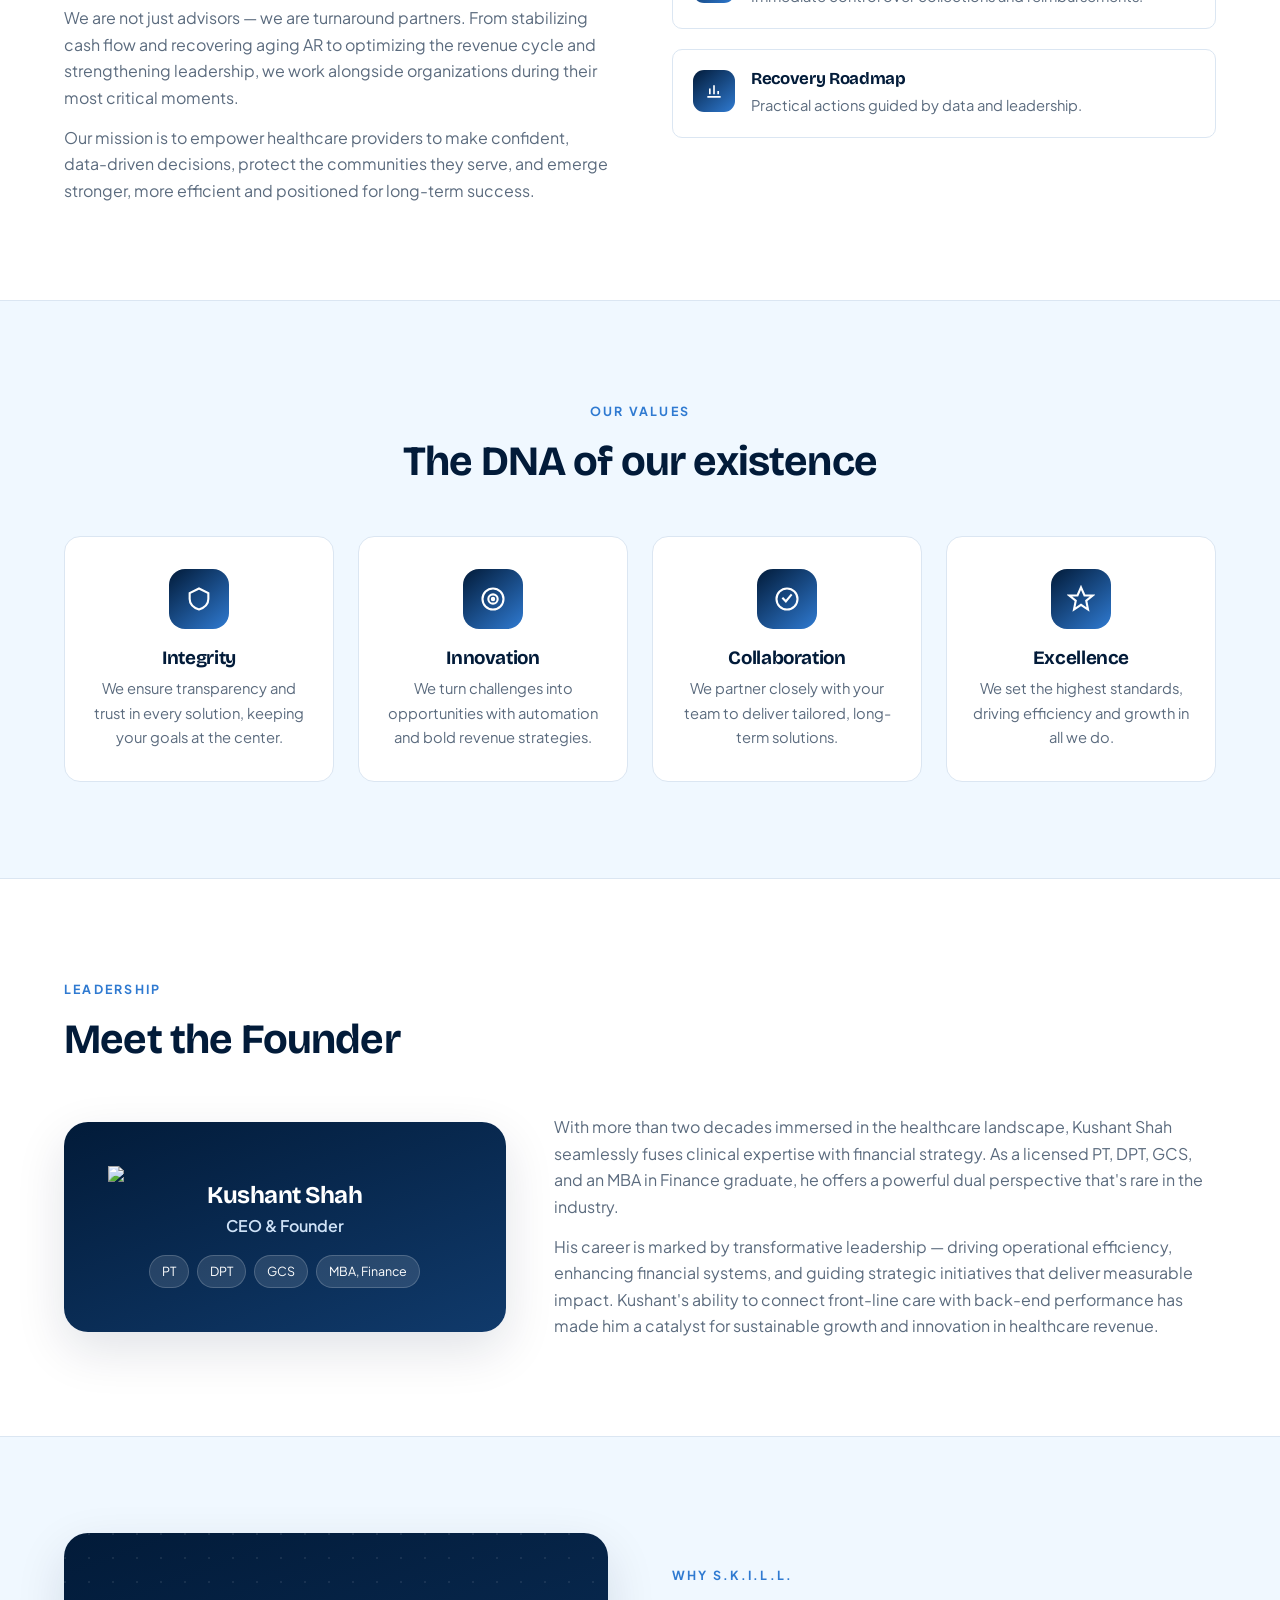
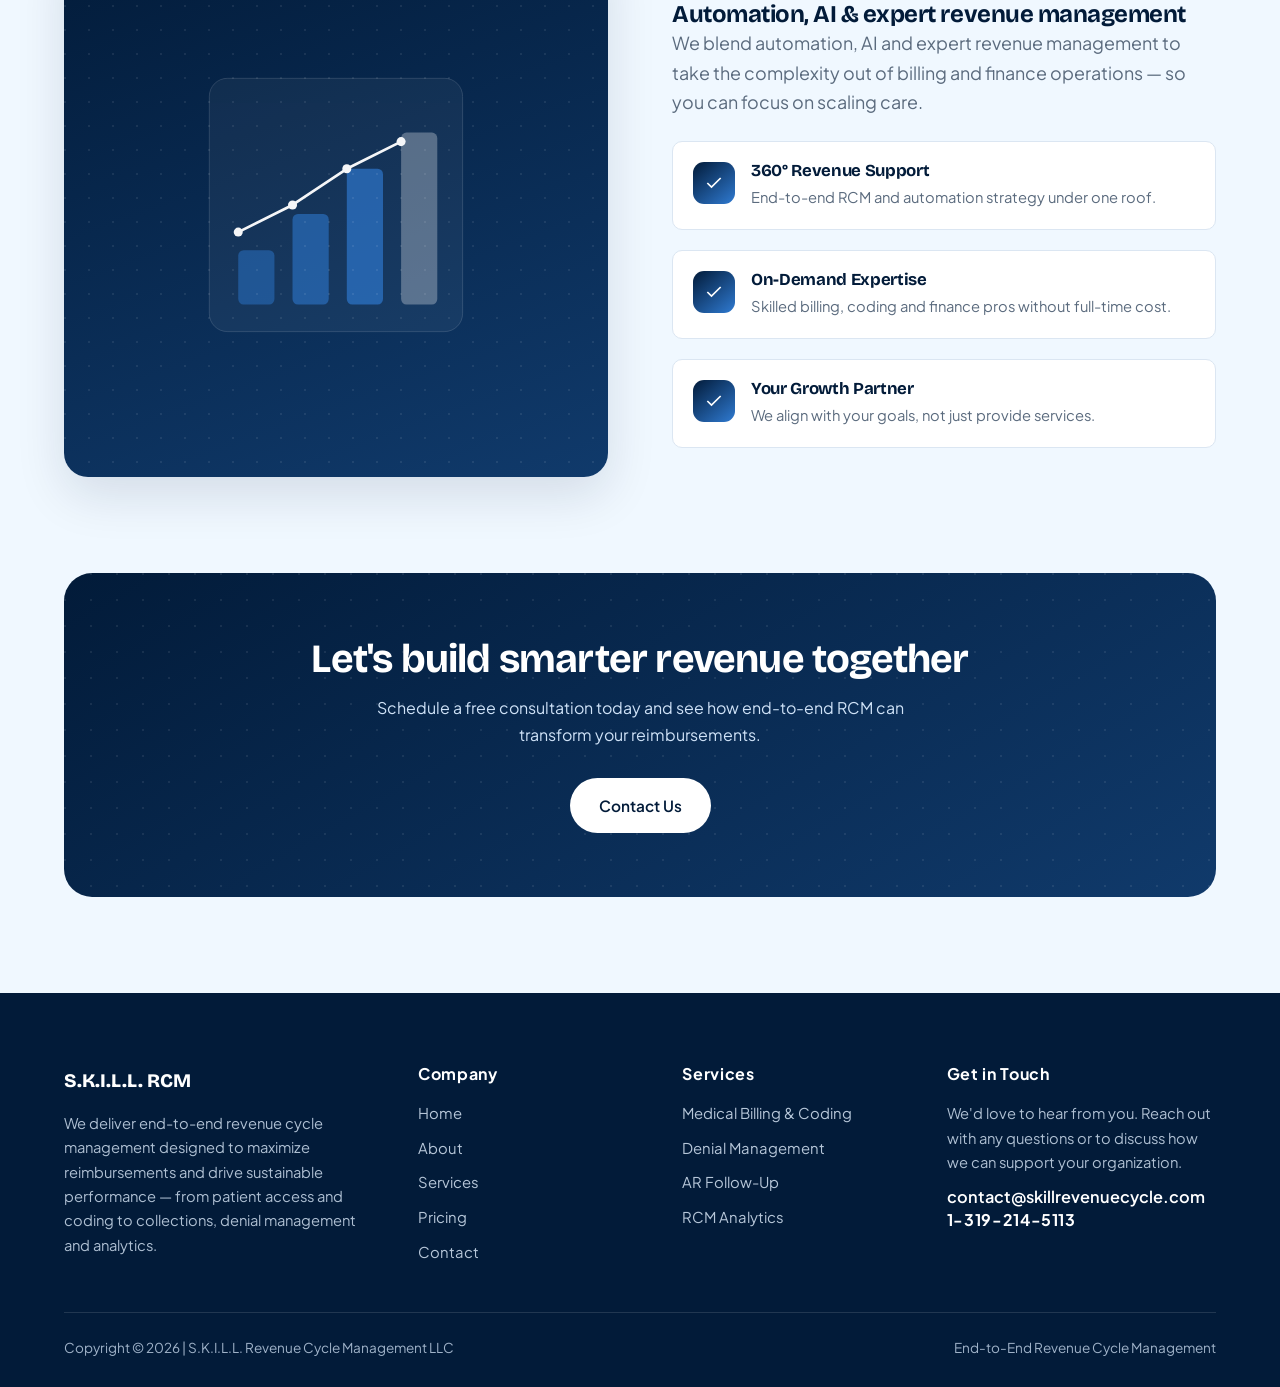
==== commit 1637194d: "Update about.html" ====
--- a/about.html
+++ b/about.html
@@ -124,7 +124,7 @@
     </div>
     <div class="founder">
       <div class="founder-card reveal">
-        <img src="logo.png" class="brand-logo">
+        <img src="KS.png" class="founder-logo">
         <h3>Kushant Shah</h3>
         <div class="role">CEO &amp; Founder</div>
         <div class="creds"><span>PT</span><span>DPT</span><span>GCS</span><span>MBA, Finance</span></div>
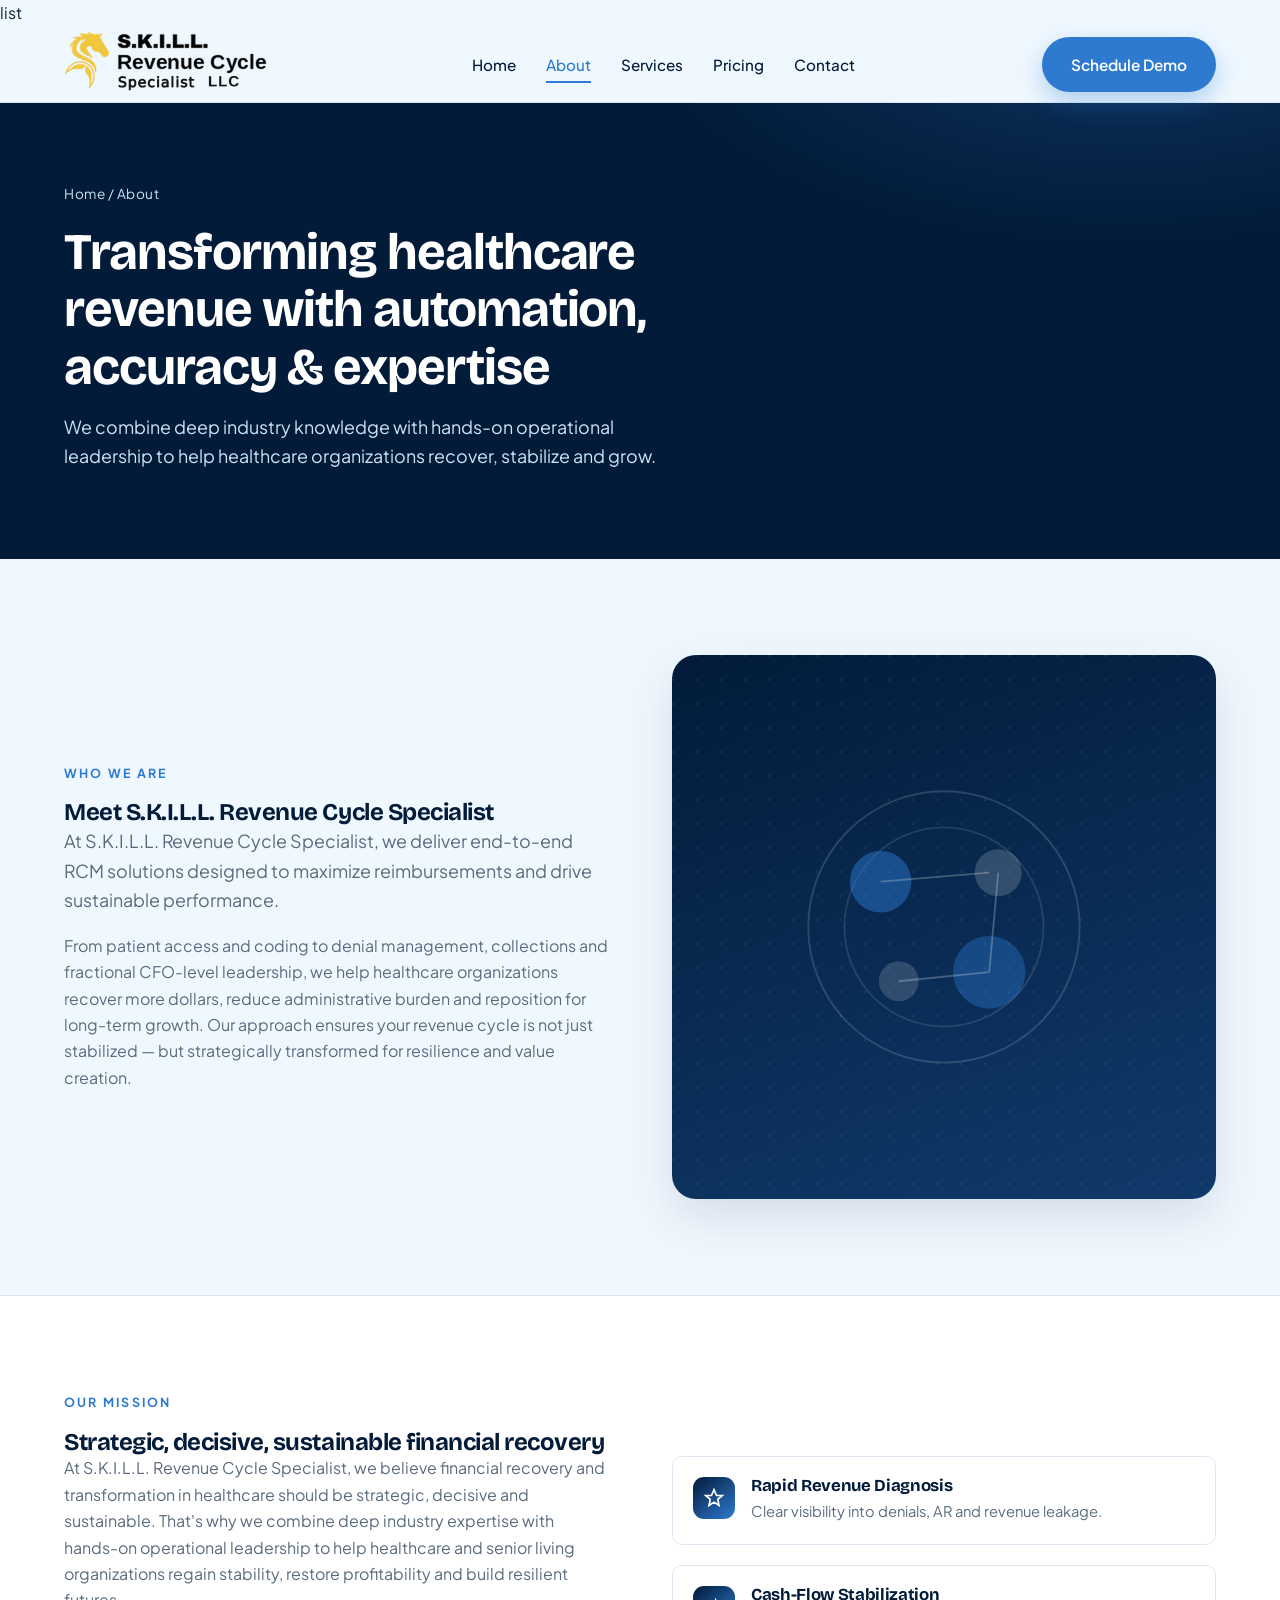
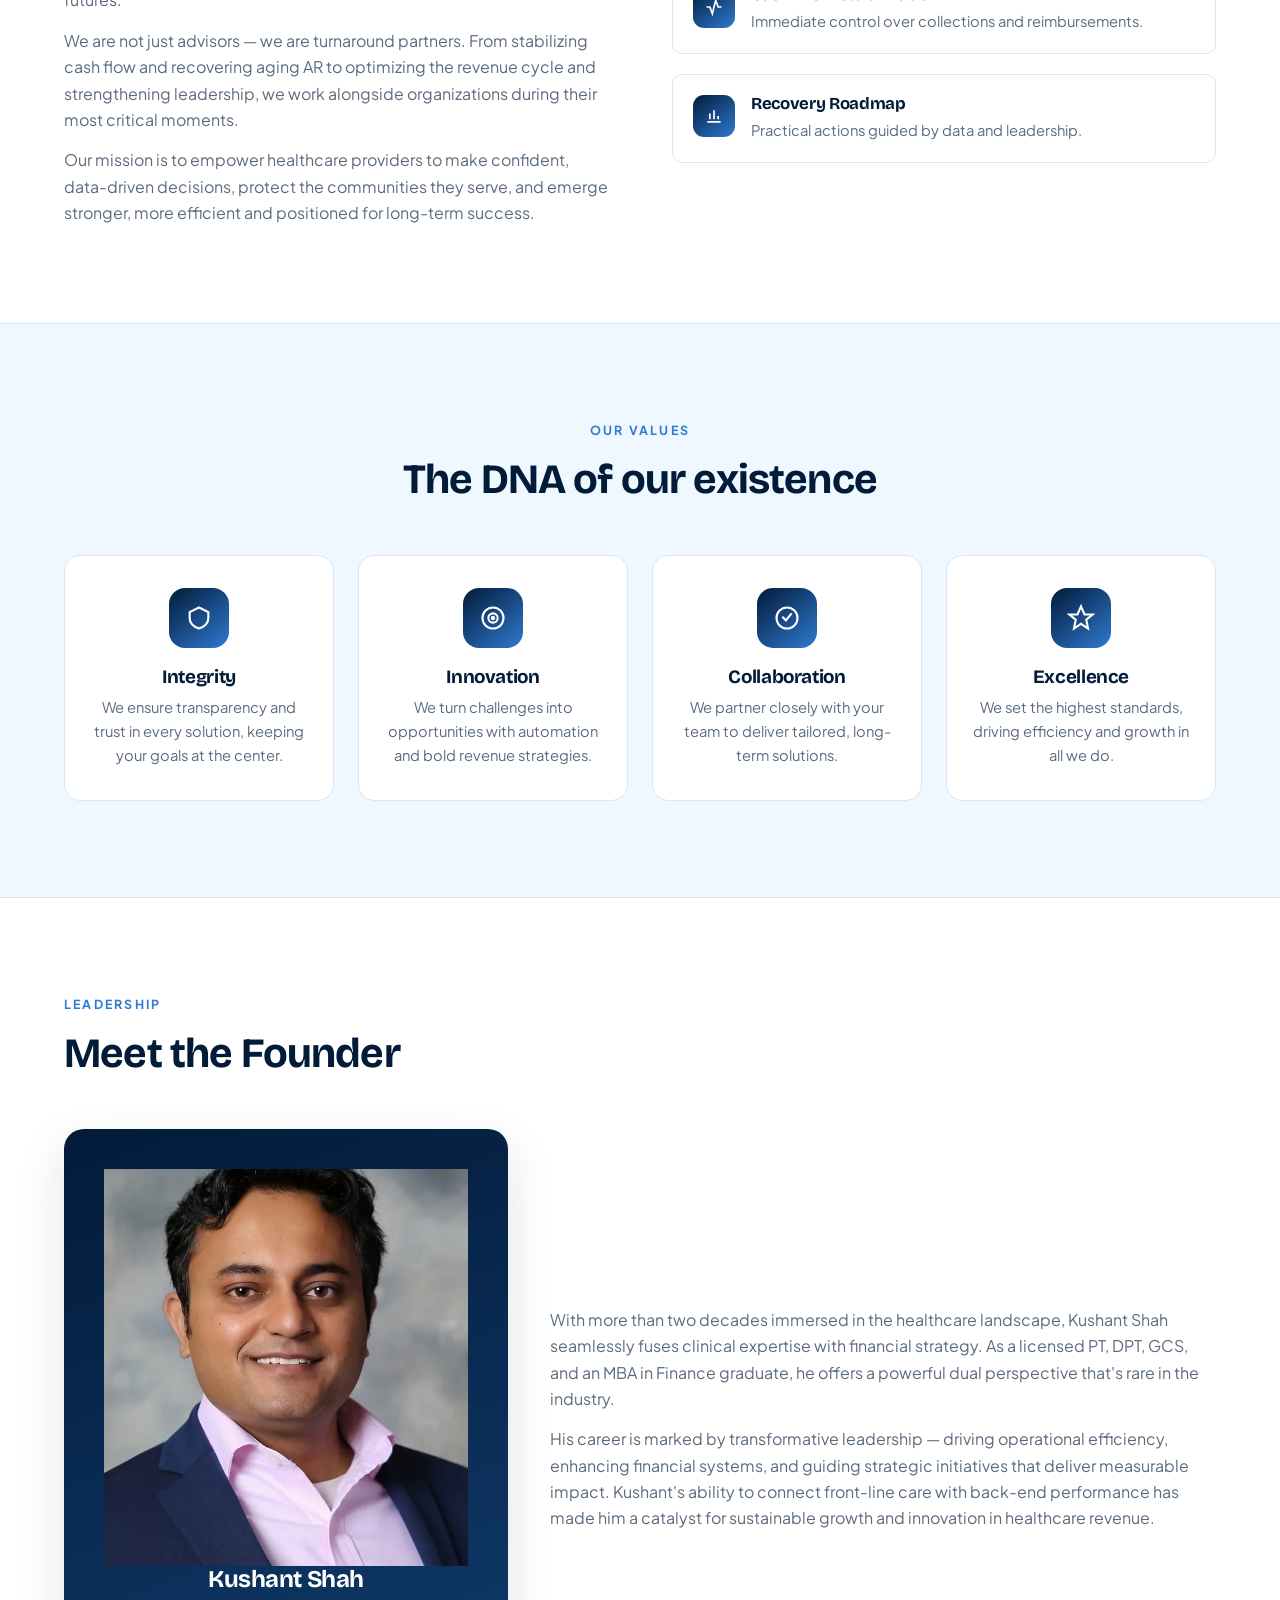
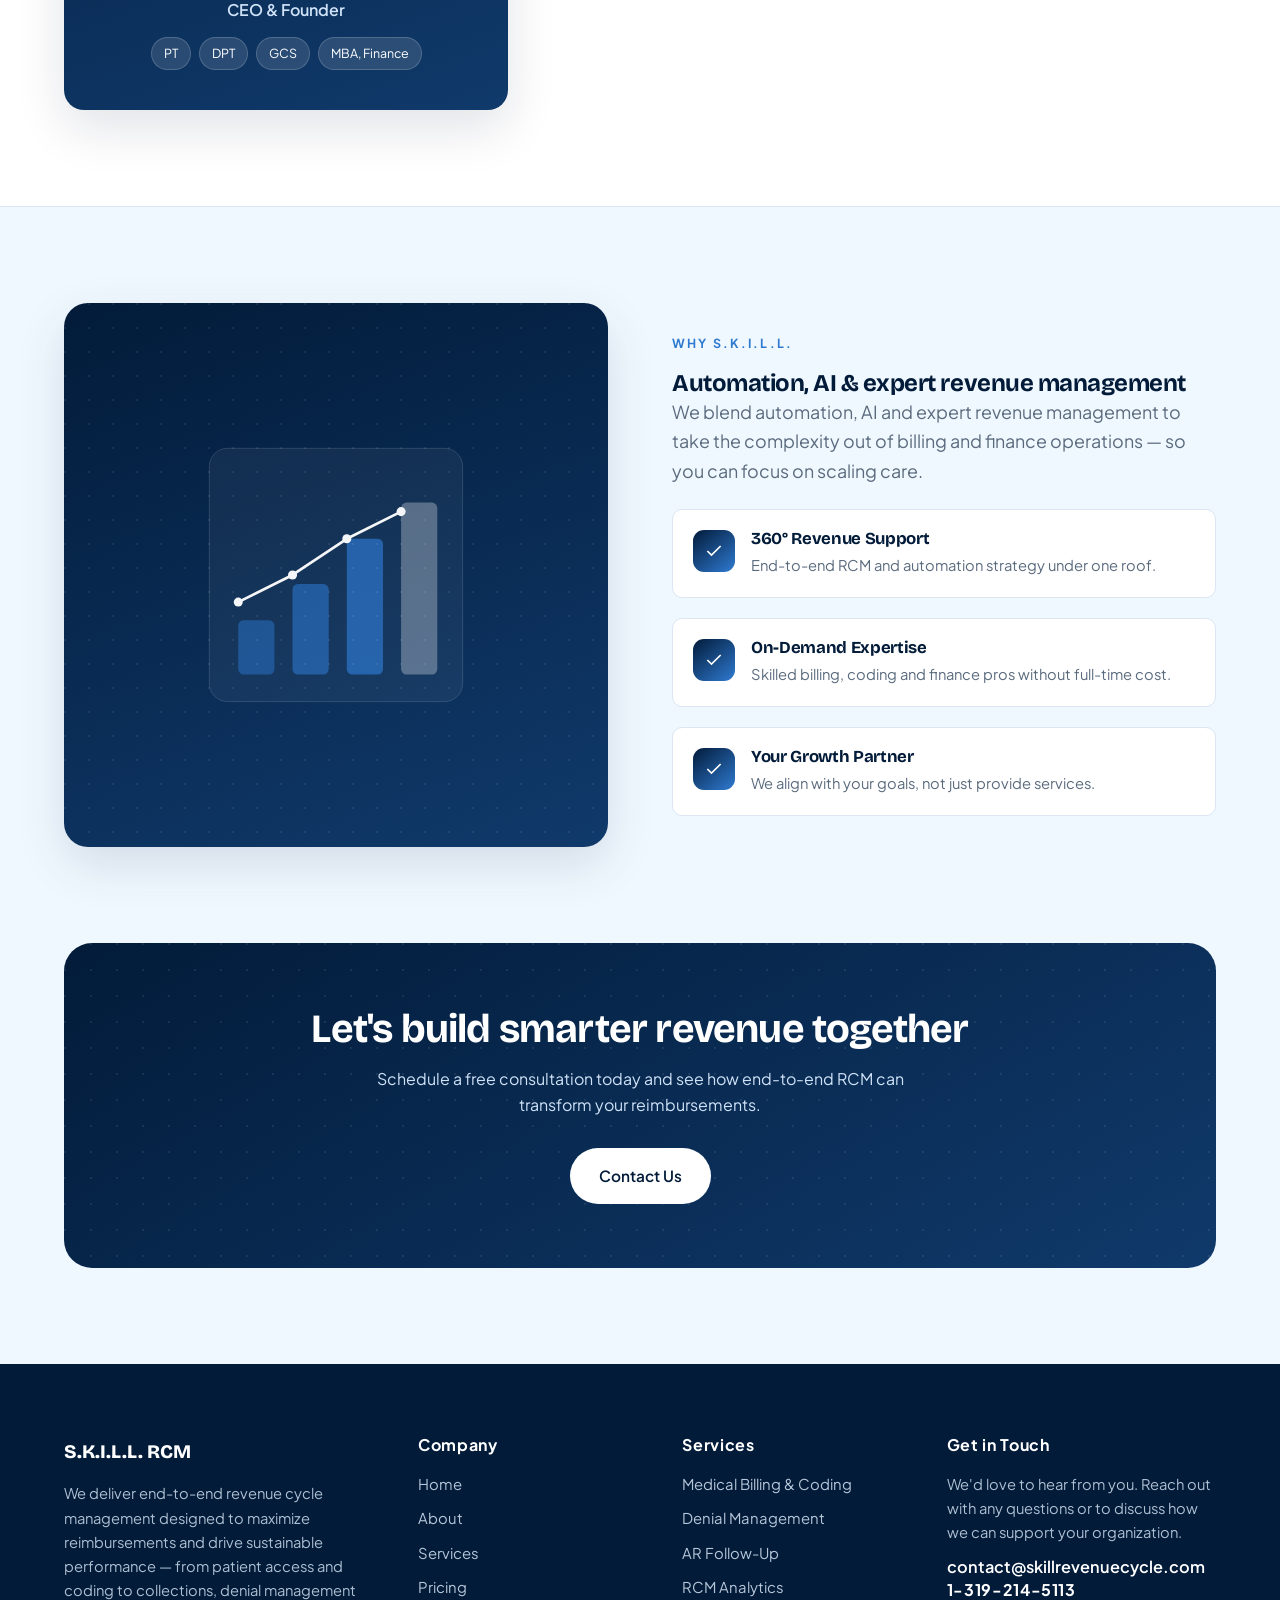
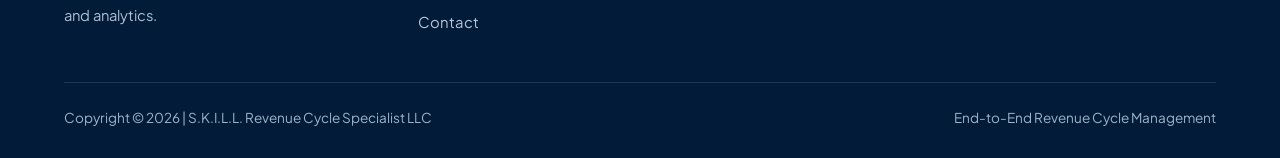
==== commit d7a314e4: "Update about.html" ====
--- a/about.html
+++ b/about.html
@@ -1,10 +1,10 @@
-<!DOCTYPE html>
+list<!DOCTYPE html>
 <html lang="en">
 <head>
 <meta charset="UTF-8">
 <meta name="viewport" content="width=device-width, initial-scale=1.0">
-<title>About | S.K.I.L.L. Revenue Cycle Management</title>
-<meta name="description" content="Transforming healthcare revenue with automation, accuracy and expertise. Meet S.K.I.L.L. Revenue Cycle Management — your turnaround partner for sustainable financial performance.">
+<title>About | S.K.I.L.L. Revenue Cycle Specialist</title>
+<meta name="description" content="Transforming healthcare revenue with automation, accuracy and expertise. Meet S.K.I.L.L. Revenue Cycle Specialist — your turnaround partner for sustainable financial performance.">
 <link rel="preconnect" href="https://fonts.googleapis.com">
 <link rel="preconnect" href="https://fonts.gstatic.com" crossorigin>
 <link href="https://fonts.googleapis.com/css2?family=Bricolage+Grotesque:opsz,wght@12..96,400..800&family=Plus+Jakarta+Sans:wght@400;500;600;700&display=swap" rel="stylesheet">
@@ -45,8 +45,8 @@
   <div class="wrap split">
     <div class="reveal">
       <span class="eyebrow">Who We Are</span>
-      <h2>Meet S.K.I.L.L. Revenue Cycle Management</h2>
-      <p class="lead" style="margin-bottom:18px;">At S.K.I.L.L. Revenue Cycle Management, we deliver end-to-end RCM solutions designed to maximize reimbursements and drive sustainable performance.</p>
+      <h2>Meet S.K.I.L.L. Revenue Cycle Specialist</h2>
+      <p class="lead" style="margin-bottom:18px;">At S.K.I.L.L. Revenue Cycle Specialist, we deliver end-to-end RCM solutions designed to maximize reimbursements and drive sustainable performance.</p>
       <p style="color:var(--muted);">From patient access and coding to denial management, collections and fractional CFO-level leadership, we help healthcare organizations recover more dollars, reduce administrative burden and reposition for long-term growth. Our approach ensures your revenue cycle is not just stabilized — but strategically transformed for resilience and value creation.</p>
     </div>
     <div class="media-card reveal">
@@ -69,7 +69,7 @@
     <div class="reveal">
       <span class="eyebrow">Our Mission</span>
       <h2>Strategic, decisive, sustainable financial recovery</h2>
-      <p style="color:var(--muted);margin-bottom:14px;">At S.K.I.L.L. Revenue Cycle Management, we believe financial recovery and transformation in healthcare should be strategic, decisive and sustainable. That's why we combine deep industry expertise with hands-on operational leadership to help healthcare and senior living organizations regain stability, restore profitability and build resilient futures.</p>
+      <p style="color:var(--muted);margin-bottom:14px;">At S.K.I.L.L. Revenue Cycle Specialist, we believe financial recovery and transformation in healthcare should be strategic, decisive and sustainable. That's why we combine deep industry expertise with hands-on operational leadership to help healthcare and senior living organizations regain stability, restore profitability and build resilient futures.</p>
       <p style="color:var(--muted);margin-bottom:14px;">We are not just advisors — we are turnaround partners. From stabilizing cash flow and recovering aging AR to optimizing the revenue cycle and strengthening leadership, we work alongside organizations during their most critical moments.</p>
       <p style="color:var(--muted);">Our mission is to empower healthcare providers to make confident, data-driven decisions, protect the communities they serve, and emerge stronger, more efficient and positioned for long-term success.</p>
     </div>
@@ -209,7 +209,7 @@
       </div>
     </div>
     <div class="footer-bottom">
-      <span>Copyright © <span data-year>2025</span> | S.K.I.L.L. Revenue Cycle Management LLC</span>
+      <span>Copyright © <span data-year>2025</span> | S.K.I.L.L. Revenue Cycle Specialist LLC</span>
       <span>End-to-End Revenue Cycle Management</span>
     </div>
   </div>
--- a/styles.css
+++ b/styles.css
@@ -278,12 +278,12 @@
 .value p { color: var(--muted); font-size: .92rem; }
 
 /* ---------- Founder ---------- */
-.founder { display: grid; grid-template-columns: .8fr 1.2fr; gap: 48px; align-items: center; }
-.founder-card { background: linear-gradient(160deg, var(--navy), var(--navy-3)); border-radius: 24px; padding: 44px; color: #fff; box-shadow: var(--shadow); text-align: center; }
-.founder-card .avatar { width: 120px; height: 120px; border-radius: 50%; margin: 0 auto 22px; background: rgba(255,255,255,.1); border: 1px solid rgba(255,255,255,.2); display: grid; place-items: center; font-family: var(--font-display); font-size: 2.4rem; color: #fff; }
+.founder { display: grid; grid-template-columns: .8fr 1.2fr; gap: 42px; align-items: center; }
+.founder-card { background: linear-gradient(160deg, var(--navy), var(--navy-3)); border-radius: 20px; padding: 40px; color: #fff; box-shadow: var(--shadow); text-align: center; }
+.founder-card .avatar { width: 72px; height: 72px; border-radius: 50%; margin: 0 auto 18px; background: rgba(255,255,255,.1); border: 1px solid rgba(255,255,255,.2); display: grid; place-items: center; font-family: var(--font-display); font-size: 1.8rem; color: #fff; }
 .founder-card h3 { color: #fff; font-size: 1.5rem; }
 .founder-card .role { color: var(--accent-soft); font-weight: 600; margin-top: 4px; }
-.founder-card .creds { margin-top: 16px; display: flex; gap: 8px; justify-content: center; flex-wrap: wrap; }
+.founder-card .creds { margin-top: 14px; display: flex; gap: 8px; justify-content: center; flex-wrap: wrap; }
 .founder-card .creds span { background: rgba(255,255,255,.12); border: 1px solid rgba(255,255,255,.18); padding: 5px 12px; border-radius: 999px; font-size: .78rem; }
 
 /* ---------- Pricing / FAQ ---------- */
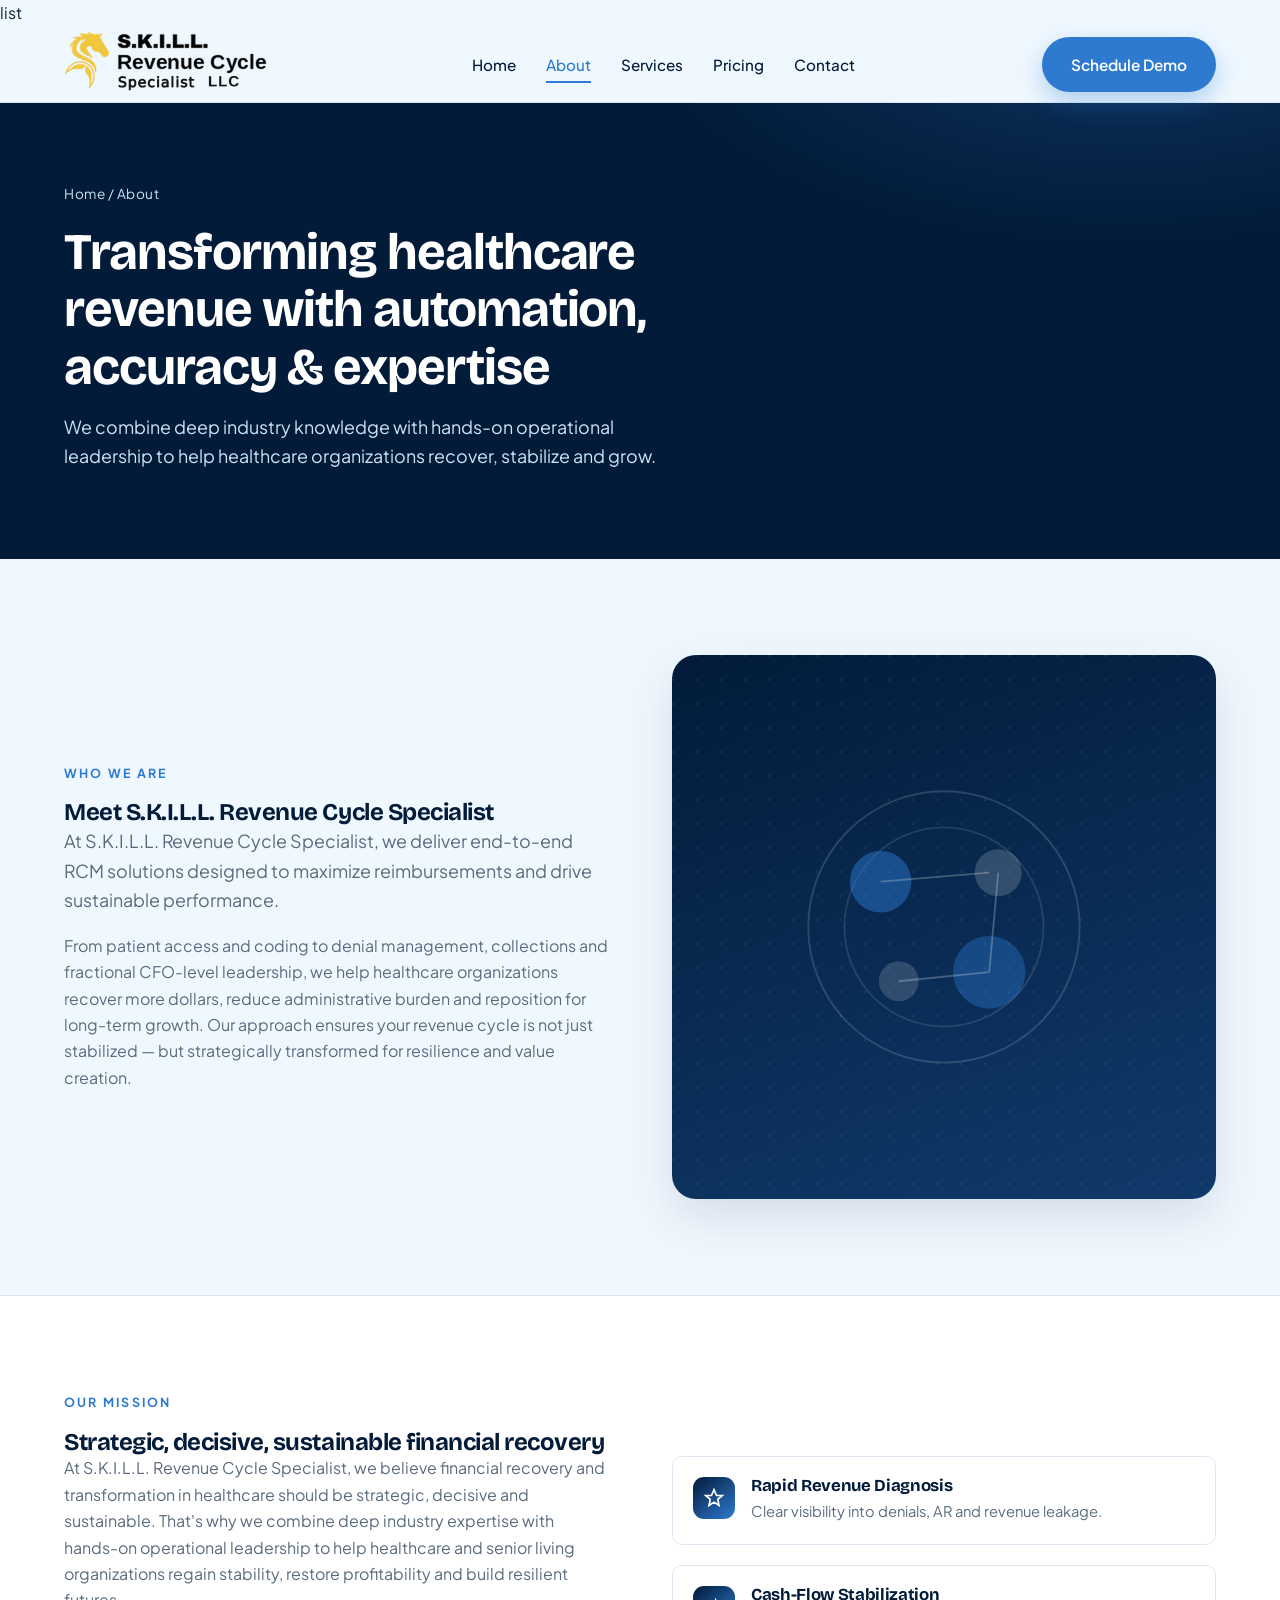
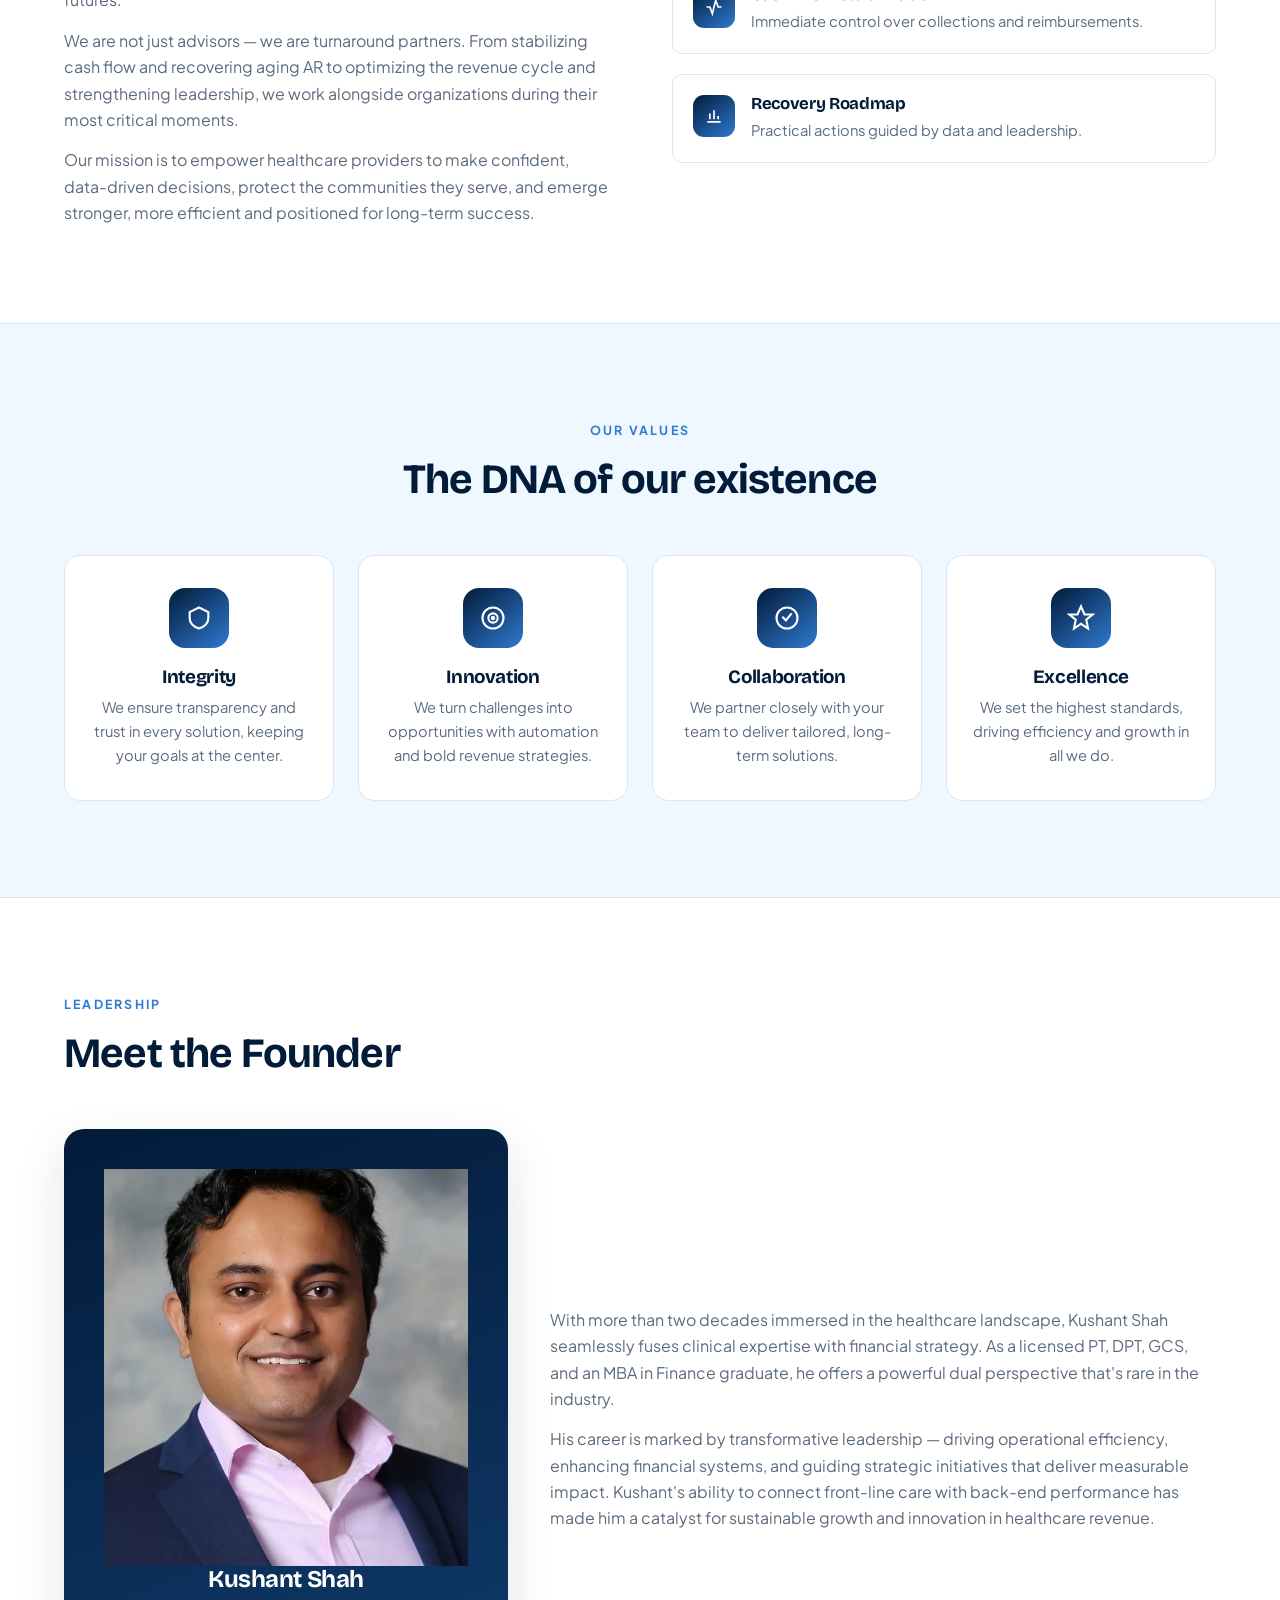
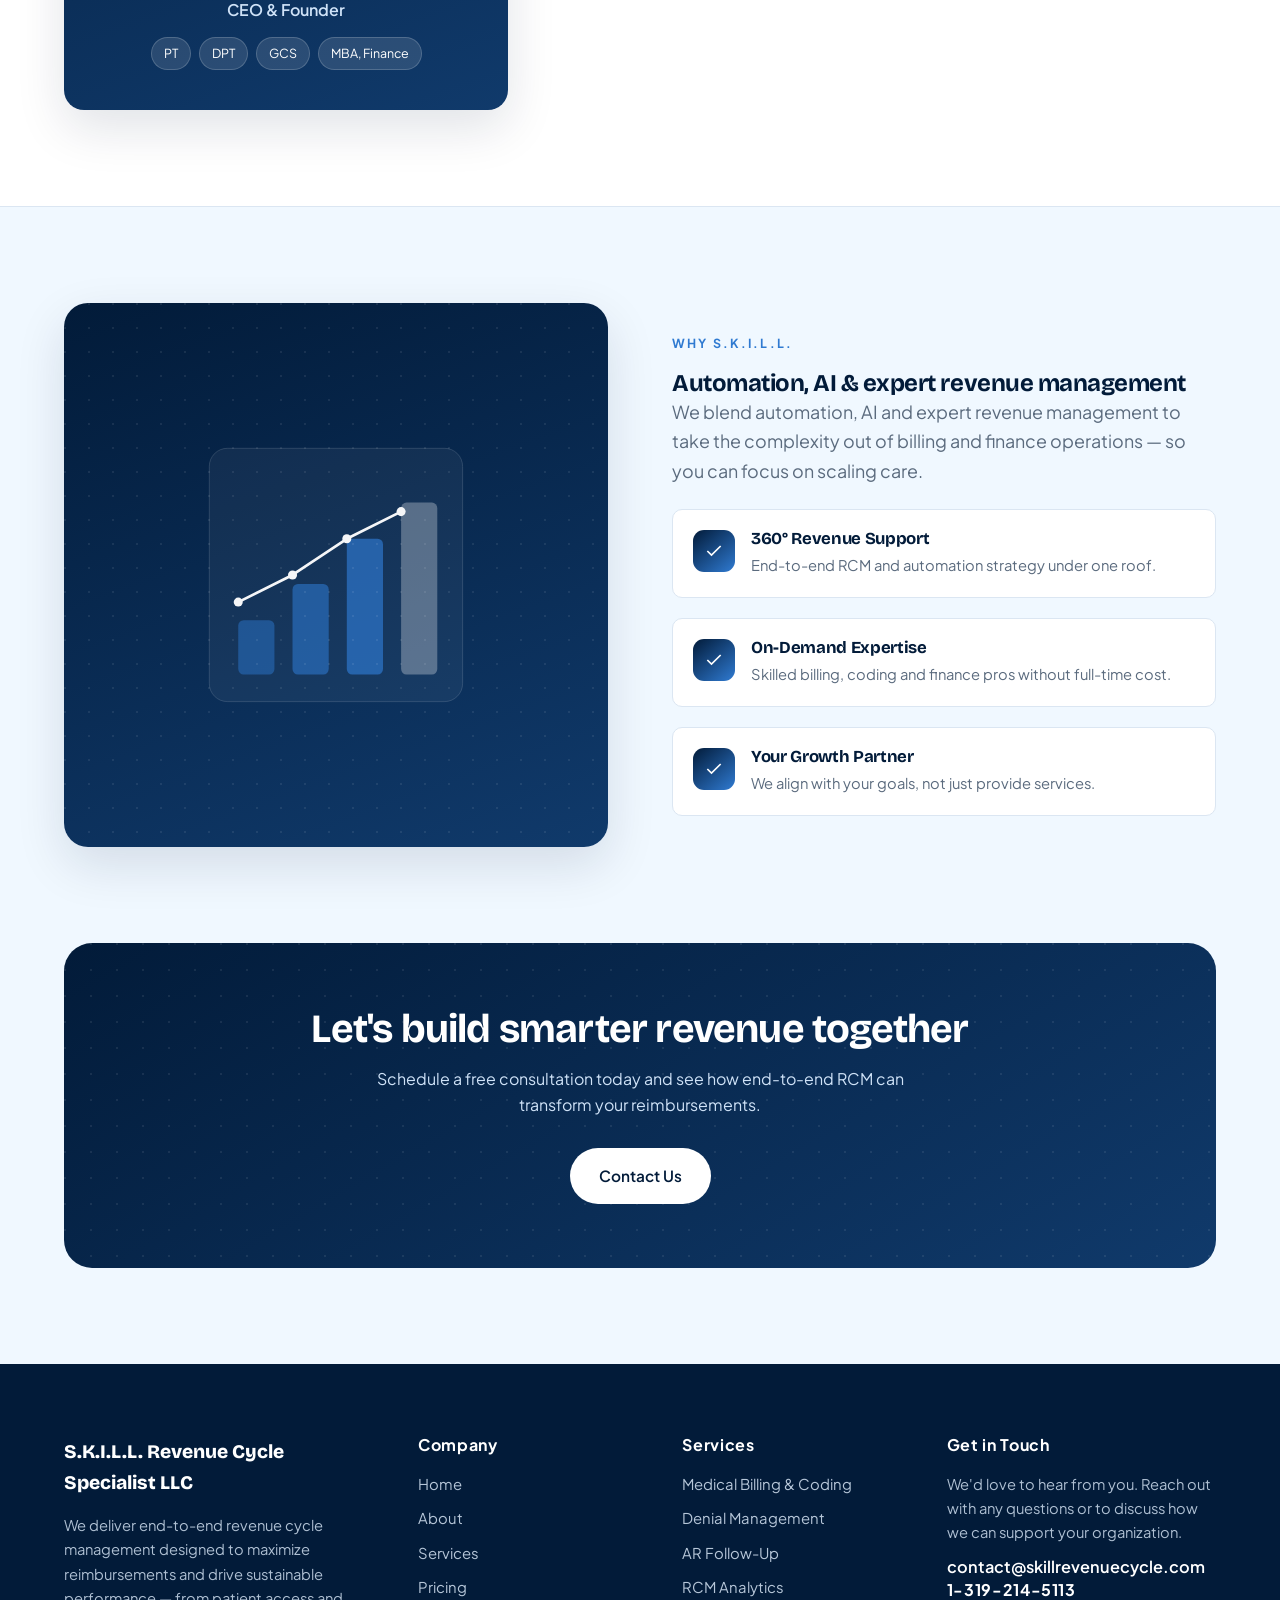
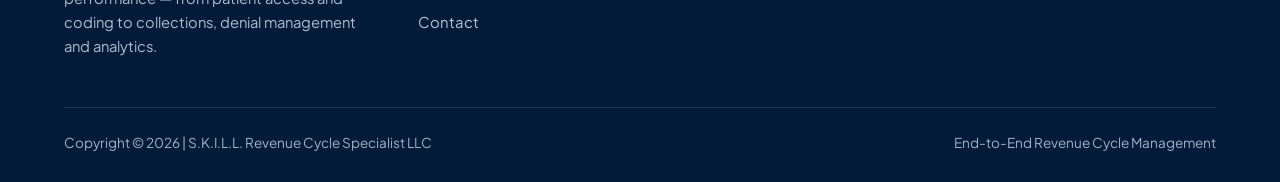
==== commit 79df11d3: "Update about.html" ====
--- a/about.html
+++ b/about.html
@@ -179,7 +179,7 @@
   <div class="wrap">
     <div class="footer-grid">
       <div>
-        <div class="f-brand">S.K.I.L.L. RCM</div>
+        <div class="f-brand">S.K.I.L.L. Revenue Cycle Specialist LLC</div>
         <p>We deliver end-to-end revenue cycle management designed to maximize reimbursements and drive sustainable performance — from patient access and coding to collections, denial management and analytics.</p>
       </div>
       <div>
